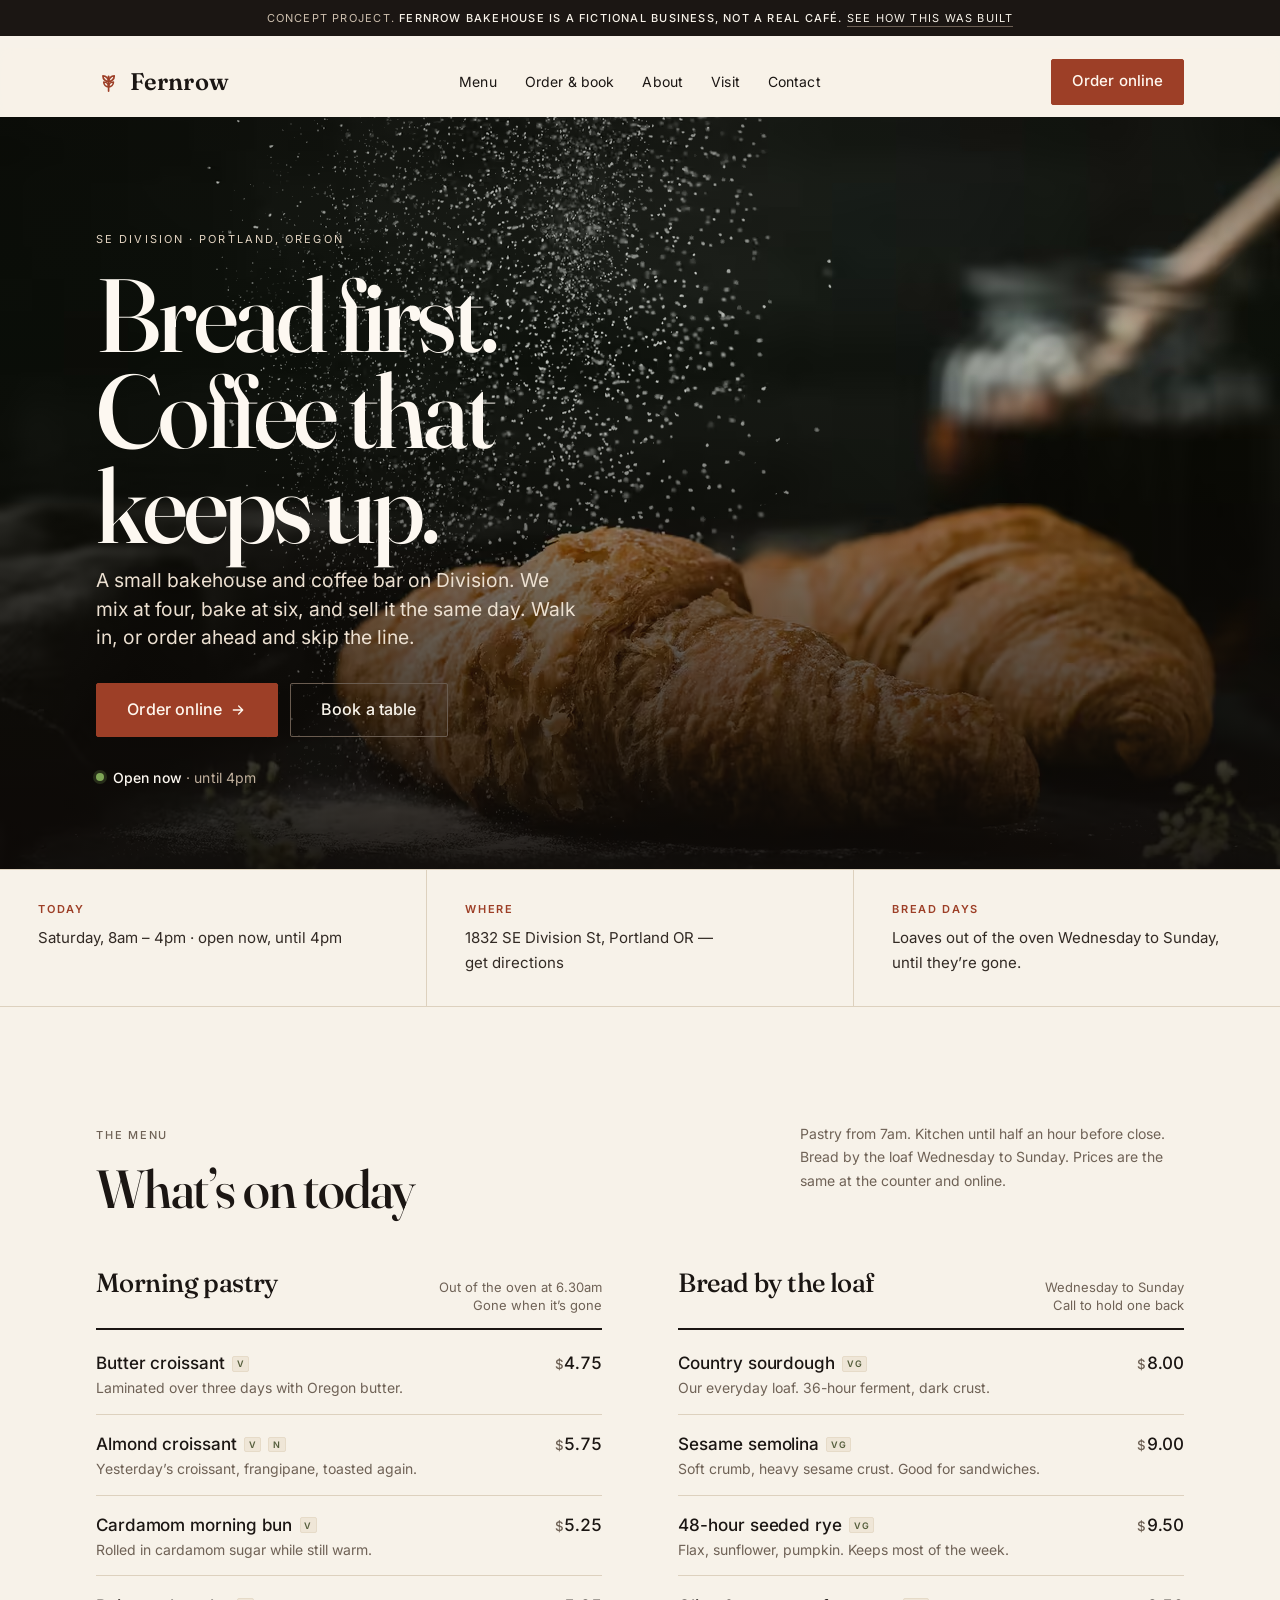
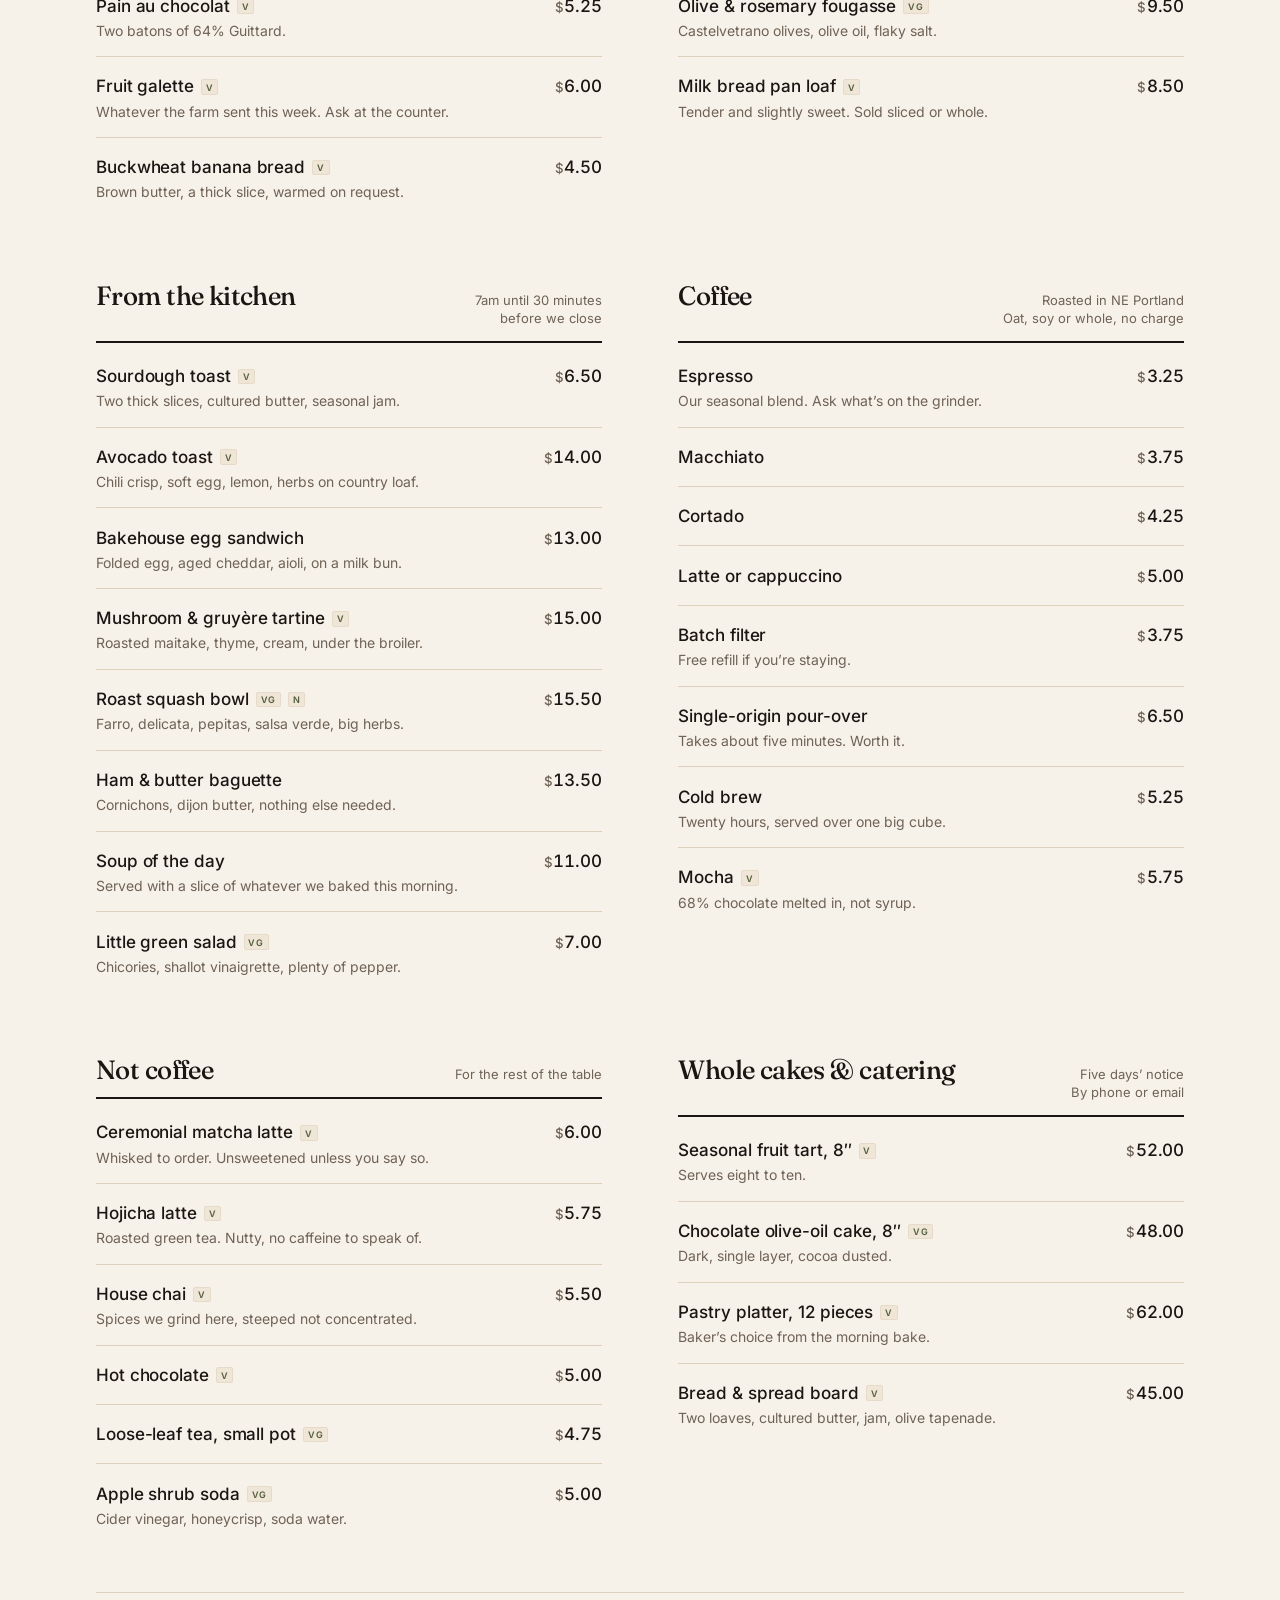
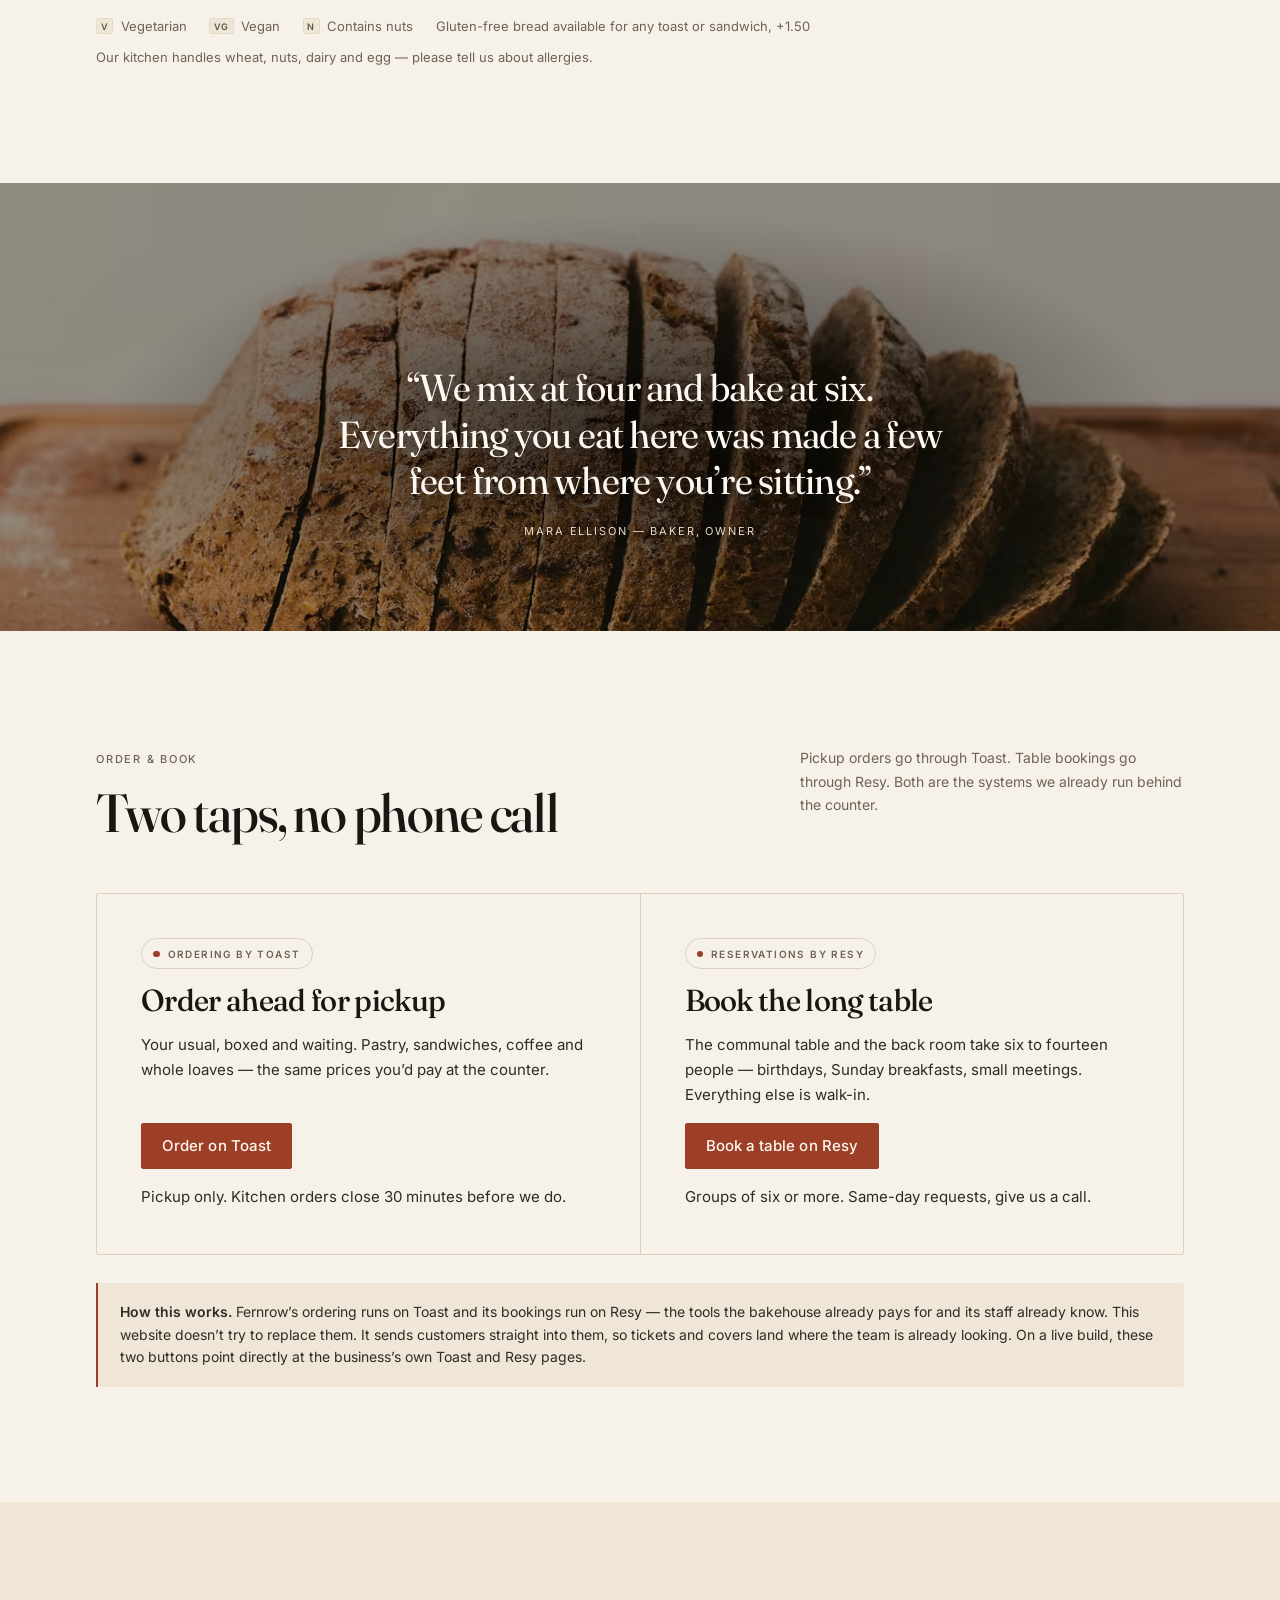
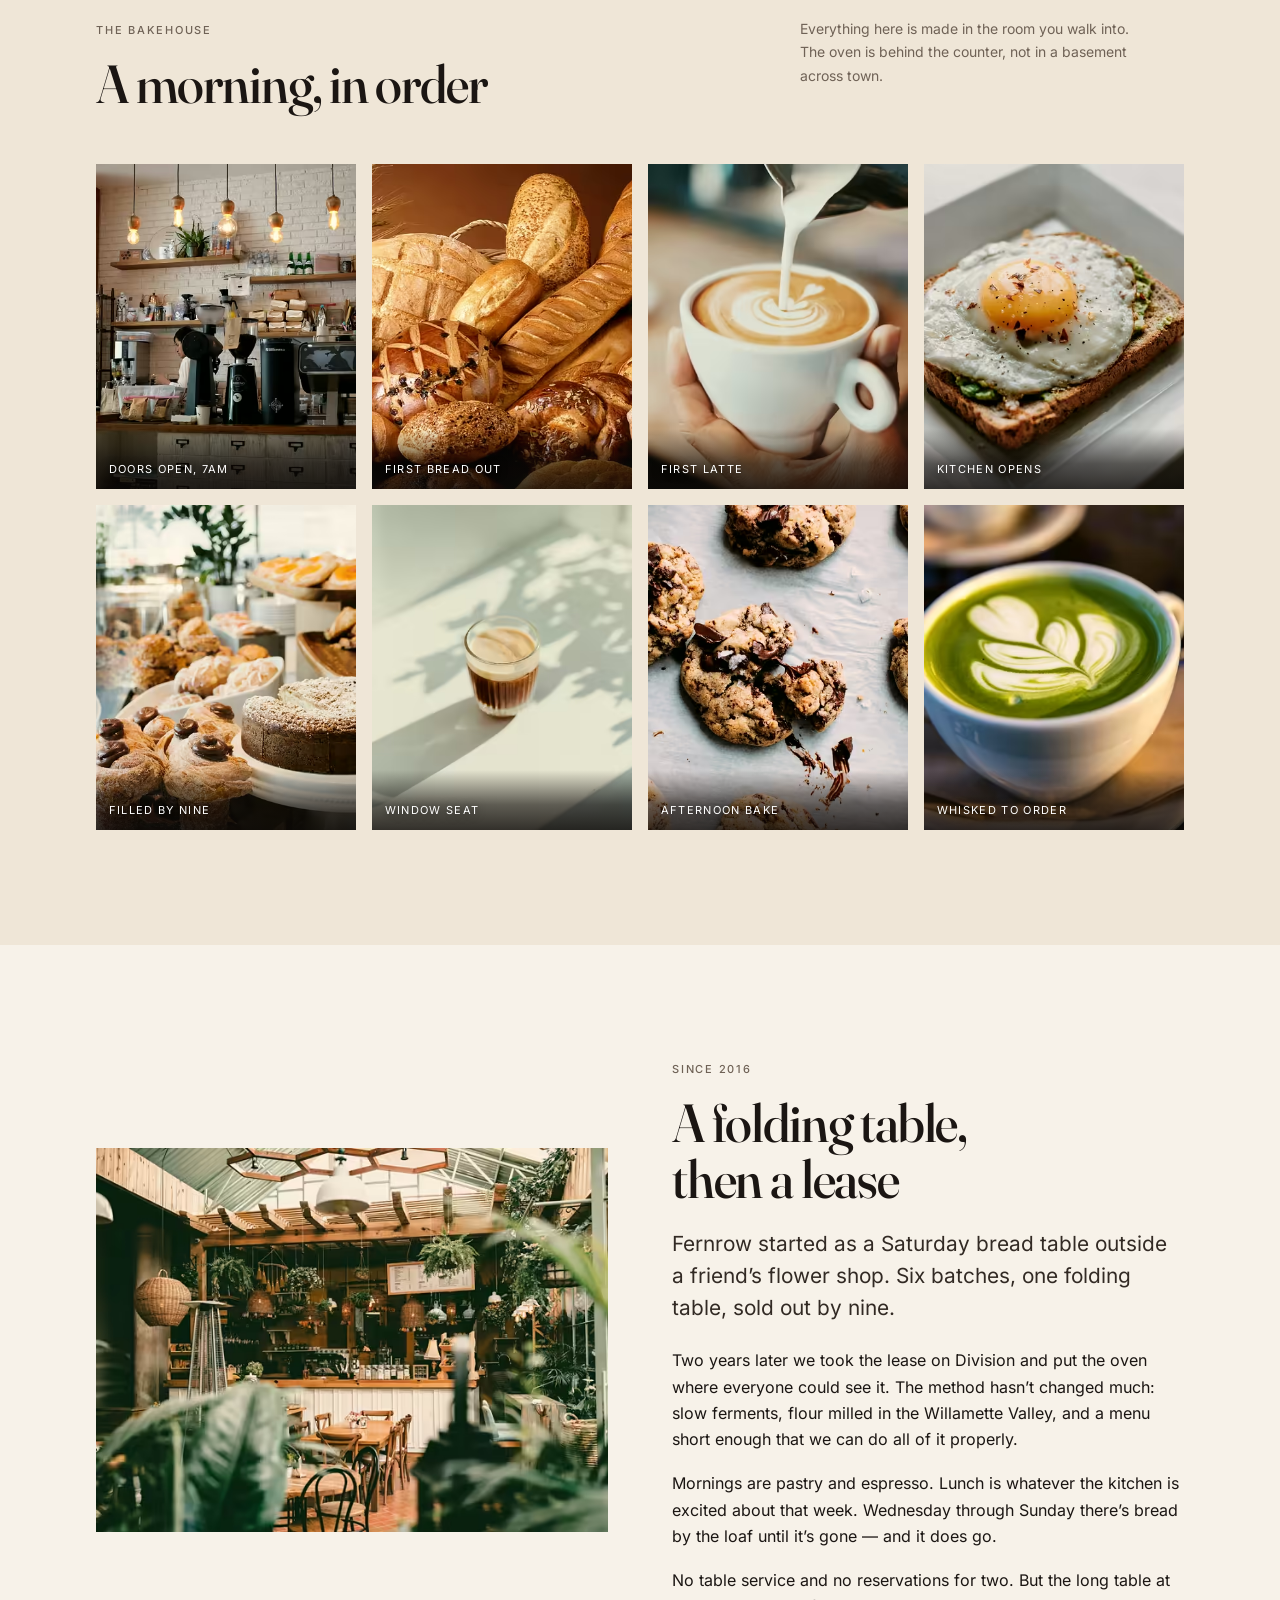
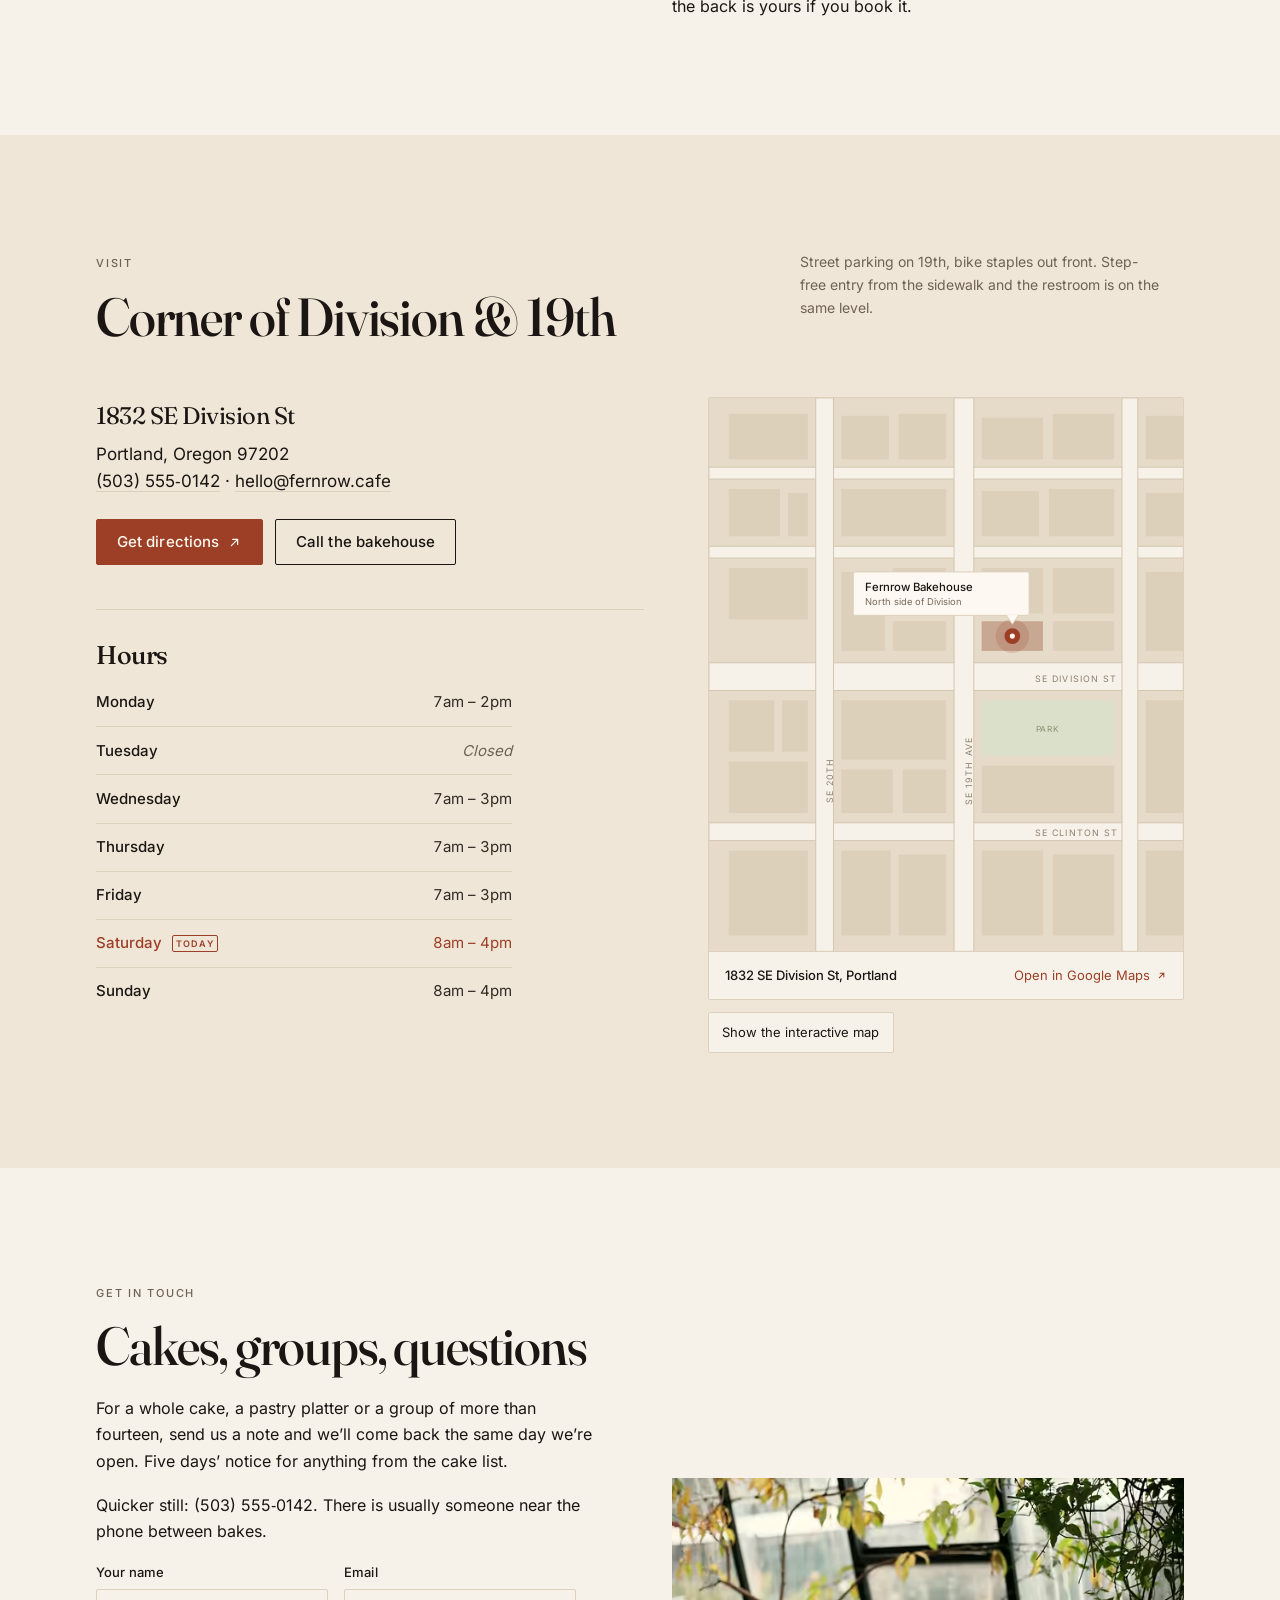
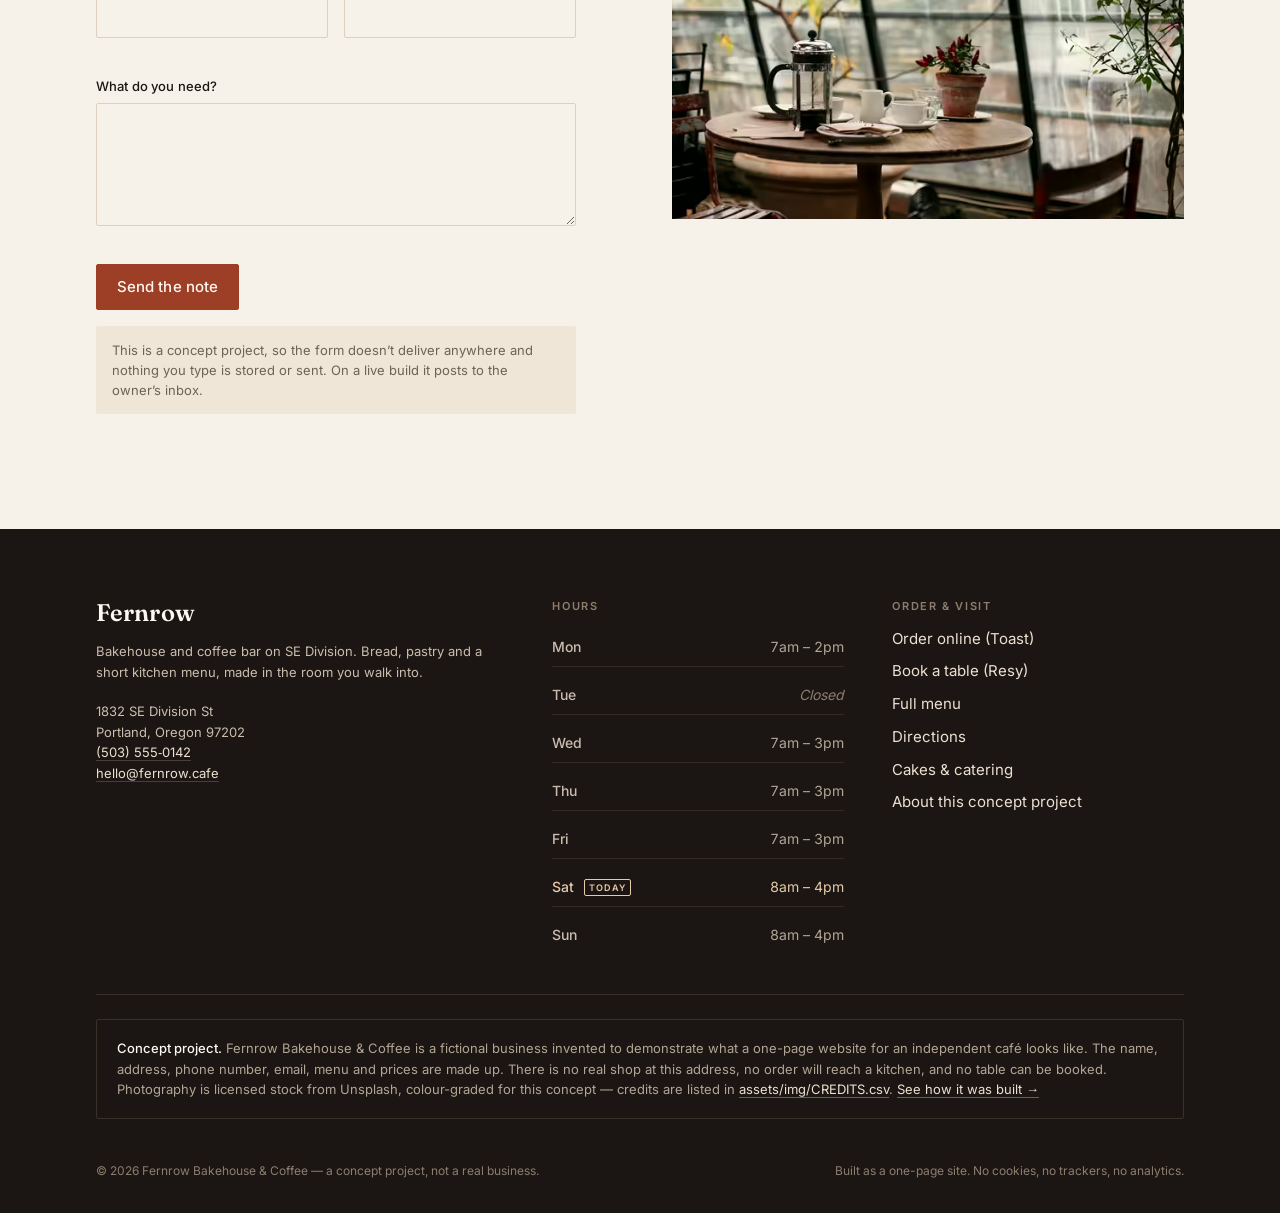
==== index.html @ 6d4717b3 "Build Fernrow cafe portfolio demo Static one-page site for a fictional independent cafe, plus handof" ====
<!doctype html>
<html lang="en" class="no-js">
<head>
<meta charset="utf-8">
<meta name="viewport" content="width=device-width, initial-scale=1">
<title>Fernrow Bakehouse &amp; Coffee — SE Division, Portland OR</title>
<meta name="description" content="A neighborhood bakehouse and coffee bar on SE Division, Portland. Long-fermented bread, morning pastry and a short lunch menu. Order ahead on Toast or book the long table on Resy.">
<meta name="theme-color" content="#f7f2e9">
<link rel="canonical" href="https://fernrow.cafe/">

<meta property="og:type" content="website">
<meta property="og:site_name" content="Fernrow Bakehouse &amp; Coffee">
<meta property="og:title" content="Fernrow Bakehouse &amp; Coffee — SE Division, Portland OR">
<meta property="og:description" content="Long-fermented bread, morning pastry and a short lunch menu on SE Division. Order ahead or book the long table.">
<meta property="og:url" content="https://fernrow.cafe/">
<meta property="og:image" content="https://fernrow.cafe/assets/img/og.jpg">
<meta property="og:image:width" content="1200">
<meta property="og:image:height" content="630">
<meta property="og:image:alt" content="Pastries and coffee on the counter at Fernrow Bakehouse.">
<meta name="twitter:card" content="summary_large_image">

<link rel="icon" href="/favicon.svg" type="image/svg+xml">
<link rel="apple-touch-icon" href="/assets/img/touch-icon.png">
<link rel="manifest" href="/site.webmanifest">

<link rel="preload" href="/assets/fonts/fraunces-latin.woff2" as="font" type="font/woff2" crossorigin>
<link rel="preload" href="/assets/fonts/inter-latin.woff2" as="font" type="font/woff2" crossorigin>
<link rel="preload" as="image" type="image/avif"
  imagesrcset="/assets/img/hero-640.avif 640w, /assets/img/hero-768.avif 768w, /assets/img/hero-1024.avif 1024w, /assets/img/hero-1280.avif 1280w, /assets/img/hero-1600.avif 1600w, /assets/img/hero-2200.avif 2200w"
  imagesizes="100vw" fetchpriority="high">
<link rel="stylesheet" href="/assets/css/site.css">
<script>document.documentElement.classList.remove('no-js');</script>
<script type="application/ld+json">
{
  "@context": "https://schema.org",
  "@type": "Bakery",
  "name": "Fernrow Bakehouse & Coffee",
  "description": "Concept project — fictional business created for demonstration. Neighborhood bakehouse and coffee bar: long-fermented bread, morning pastry and a short lunch menu.",
  "url": "https://fernrow.cafe/",
  "telephone": "+1-503-555-0142",
  "email": "hello@fernrow.cafe",
  "image": "https://fernrow.cafe/assets/img/og.jpg",
  "priceRange": "$$",
  "servesCuisine": ["Bakery", "Coffee", "Breakfast", "Lunch"],
  "currenciesAccepted": "USD",
  "acceptsReservations": "True",
  "hasMenu": "https://fernrow.cafe/#menu",
  "hasMap": "https://www.google.com/maps/search/?api=1&query=1832+SE+Division+St+Portland+OR+97202",
  "address": {
    "@type": "PostalAddress",
    "streetAddress": "1832 SE Division St",
    "addressLocality": "Portland",
    "addressRegion": "OR",
    "postalCode": "97202",
    "addressCountry": "US"
  },
  "geo": { "@type": "GeoCoordinates", "latitude": 45.5045, "longitude": -122.6432 },
  "openingHoursSpecification": [
    { "@type": "OpeningHoursSpecification", "dayOfWeek": "Monday", "opens": "07:00", "closes": "14:00" },
    { "@type": "OpeningHoursSpecification", "dayOfWeek": ["Wednesday", "Thursday", "Friday"], "opens": "07:00", "closes": "15:00" },
    { "@type": "OpeningHoursSpecification", "dayOfWeek": ["Saturday", "Sunday"], "opens": "08:00", "closes": "16:00" }
  ]
}
</script>
</head>
<body>
<a class="skip" href="#main">Skip to content</a>

<p class="ribbon">
  Concept project.
  <b>Fernrow Bakehouse is a fictional business, not a real café.</b>
  <a href="/case/">See how this was built</a>
</p>
<header class="hdr" id="hdr">
  <div class="shell hdr__in">
    <a class="wordmark" href="/" aria-label="Fernrow Bakehouse and Coffee, home">
      <svg viewBox="0 0 24 24" fill="none" stroke="currentColor" stroke-width="1.6"
        stroke-linecap="round" stroke-linejoin="round" aria-hidden="true" focusable="false">
        <path d="M12 21V7"/>
        <path d="M12 12c0-3 2.4-5.4 5.4-5.4C17.4 9.6 15 12 12 12Z"/>
        <path d="M12 17c0-2.6 2-4.6 4.6-4.6C16.6 15 14.6 17 12 17Z"/>
        <path d="M12 12C9 12 6.6 9.6 6.6 6.6 9.6 6.6 12 9 12 12Z"/>
        <path d="M12 17c-2.6 0-4.6-2-4.6-4.6C10 12.4 12 14.4 12 17Z"/>
      </svg>
      Fernrow
    </a>

    <nav class="nav" aria-label="Sections">
      <a href="#menu">Menu</a>
      <a href="#order">Order &amp; book</a>
      <a href="#about">About</a>
      <a href="#visit">Visit</a>
      <a href="#contact">Contact</a>
    </nav>

    <div class="hdr__acts">
      <a class="btn btn--primary" href="/order/">Order online</a>
    </div>
  </div>
</header>

<main id="main">
<section class="hero">
  <picture>
    <source type="image/avif" sizes="100vw"
      srcset="/assets/img/hero-640.avif 640w, /assets/img/hero-768.avif 768w,
              /assets/img/hero-1024.avif 1024w, /assets/img/hero-1280.avif 1280w,
              /assets/img/hero-1600.avif 1600w, /assets/img/hero-2200.avif 2200w">
    <img class="hero__img" src="/assets/img/hero-1600.webp" width="1600" height="1066"
      sizes="100vw"
      srcset="/assets/img/hero-640.webp 640w, /assets/img/hero-768.webp 768w,
              /assets/img/hero-1024.webp 1024w, /assets/img/hero-1280.webp 1280w,
              /assets/img/hero-1600.webp 1600w, /assets/img/hero-2200.webp 2200w"
      alt="Croissants and morning pastry cooling in trays on the bakehouse counter."
      fetchpriority="high" decoding="async">
  </picture>

  <div class="shell hero__in">
    <p class="hero__kicker">SE Division &middot; Portland, Oregon</p>
    <h1 class="display">Bread first.<br>
      Coffee that<br>
      keeps up.</h1>
    <p class="hero__line">
      A small bakehouse and coffee bar on Division. We mix at four, bake at six,
      and sell it the same day. Walk in, or order ahead and skip the line.
    </p>

    <div class="btn-row btn-row--stack">
      <a class="btn btn--primary btn--lg" href="/order/">
        Order online
        <svg viewBox="0 0 24 24" fill="none" stroke="currentColor" stroke-width="2"
          stroke-linecap="round" stroke-linejoin="round" aria-hidden="true" focusable="false">
          <path d="M5 12h13M13 6l6 6-6 6"/>
        </svg>
      </a>
      <a class="btn btn--lg btn--onink" href="/reserve/">Book a table</a>
    </div>

    <p class="status" id="status" data-open="">
      <span class="status__dot" aria-hidden="true"></span>
      <span id="status-txt">Open Wednesday&ndash;Monday &middot; closed Tuesdays</span>
    </p>
  </div>
</section>
<div class="facts">
  <div class="facts__i">
    <p class="facts__lbl">Today</p>
    <p id="fact-today">Wed&ndash;Fri 7am&ndash;3pm &middot; Sat&ndash;Sun 8am&ndash;4pm</p>
  </div>
  <div class="facts__i">
    <p class="facts__lbl">Where</p>
    <p>1832 SE Division St, Portland OR &mdash;
      <a href="https://www.google.com/maps/dir/?api=1&amp;destination=1832+SE+Division+St+Portland+OR+97202"
        target="_blank" rel="noopener">get directions</a>
    </p>
  </div>
  <div class="facts__i">
    <p class="facts__lbl">Bread days</p>
    <p>Loaves out of the oven Wednesday to Sunday, until they&rsquo;re gone.</p>
  </div>
</div>
<section class="section" id="menu">
  <div class="shell">
    <div class="sec-head rise">
      <div>
        <p class="eyebrow">The menu</p>
        <h2 class="h-sec">What&rsquo;s on today</h2>
      </div>
      <p class="sec-head__note">
        Pastry from 7am. Kitchen until half an hour before close. Bread by the loaf
        Wednesday to Sunday. Prices are the same at the counter and online.
      </p>
    </div>

    <div class="menu">
      <section class="menu__grp rise">
        <div class="menu__hd">
          <h3>Morning pastry</h3>
          <p>Out of the oven at 6.30am<br>
          Gone when it&rsquo;s gone</p>
        </div>
        <ul class="menu__list">
          <li class="item">
            <div class="item__main">
              <p class="item__name">Butter croissant <abbr class="tag" title="Vegetarian">V</abbr></p>
              <p class="item__desc">Laminated over three days with Oregon butter.</p>
            </div>
            <span class="item__price">4.75</span>
          </li>
          <li class="item">
            <div class="item__main">
              <p class="item__name">Almond croissant
                <abbr class="tag" title="Vegetarian">V</abbr>
                <abbr class="tag" title="Contains nuts">N</abbr></p>
              <p class="item__desc">Yesterday&rsquo;s croissant, frangipane, toasted again.</p>
            </div>
            <span class="item__price">5.75</span>
          </li>
          <li class="item">
            <div class="item__main">
              <p class="item__name">Cardamom morning bun <abbr class="tag" title="Vegetarian">V</abbr></p>
              <p class="item__desc">Rolled in cardamom sugar while still warm.</p>
            </div>
            <span class="item__price">5.25</span>
          </li>
          <li class="item">
            <div class="item__main">
              <p class="item__name">Pain au chocolat <abbr class="tag" title="Vegetarian">V</abbr></p>
              <p class="item__desc">Two batons of 64% Guittard.</p>
            </div>
            <span class="item__price">5.25</span>
          </li>
          <li class="item">
            <div class="item__main">
              <p class="item__name">Fruit galette <abbr class="tag" title="Vegetarian">V</abbr></p>
              <p class="item__desc">Whatever the farm sent this week. Ask at the counter.</p>
            </div>
            <span class="item__price">6.00</span>
          </li>
          <li class="item">
            <div class="item__main">
              <p class="item__name">Buckwheat banana bread <abbr class="tag" title="Vegetarian">V</abbr></p>
              <p class="item__desc">Brown butter, a thick slice, warmed on request.</p>
            </div>
            <span class="item__price">4.50</span>
          </li>
        </ul>
      </section>

      <section class="menu__grp rise rise-d1">
        <div class="menu__hd">
          <h3>Bread by the loaf</h3>
          <p>Wednesday to Sunday<br>
          Call to hold one back</p>
        </div>
        <ul class="menu__list">
          <li class="item">
            <div class="item__main">
              <p class="item__name">Country sourdough <abbr class="tag" title="Vegan">VG</abbr></p>
              <p class="item__desc">Our everyday loaf. 36-hour ferment, dark crust.</p>
            </div>
            <span class="item__price">8.00</span>
          </li>
          <li class="item">
            <div class="item__main">
              <p class="item__name">Sesame semolina <abbr class="tag" title="Vegan">VG</abbr></p>
              <p class="item__desc">Soft crumb, heavy sesame crust. Good for sandwiches.</p>
            </div>
            <span class="item__price">9.00</span>
          </li>
          <li class="item">
            <div class="item__main">
              <p class="item__name">48-hour seeded rye <abbr class="tag" title="Vegan">VG</abbr></p>
              <p class="item__desc">Flax, sunflower, pumpkin. Keeps most of the week.</p>
            </div>
            <span class="item__price">9.50</span>
          </li>
          <li class="item">
            <div class="item__main">
              <p class="item__name">Olive &amp; rosemary fougasse <abbr class="tag" title="Vegan">VG</abbr></p>
              <p class="item__desc">Castelvetrano olives, olive oil, flaky salt.</p>
            </div>
            <span class="item__price">9.50</span>
          </li>
          <li class="item">
            <div class="item__main">
              <p class="item__name">Milk bread pan loaf <abbr class="tag" title="Vegetarian">V</abbr></p>
              <p class="item__desc">Tender and slightly sweet. Sold sliced or whole.</p>
            </div>
            <span class="item__price">8.50</span>
          </li>
        </ul>
      </section>

      <section class="menu__grp rise">
        <div class="menu__hd">
          <h3>From the kitchen</h3>
          <p>7am until 30 minutes<br>
          before we close</p>
        </div>
        <ul class="menu__list">
          <li class="item">
            <div class="item__main">
              <p class="item__name">Sourdough toast <abbr class="tag" title="Vegetarian">V</abbr></p>
              <p class="item__desc">Two thick slices, cultured butter, seasonal jam.</p>
            </div>
            <span class="item__price">6.50</span>
          </li>
          <li class="item">
            <div class="item__main">
              <p class="item__name">Avocado toast <abbr class="tag" title="Vegetarian">V</abbr></p>
              <p class="item__desc">Chili crisp, soft egg, lemon, herbs on country loaf.</p>
            </div>
            <span class="item__price">14.00</span>
          </li>
          <li class="item">
            <div class="item__main">
              <p class="item__name">Bakehouse egg sandwich</p>
              <p class="item__desc">Folded egg, aged cheddar, aioli, on a milk bun.</p>
            </div>
            <span class="item__price">13.00</span>
          </li>
          <li class="item">
            <div class="item__main">
              <p class="item__name">Mushroom &amp; gruyère tartine <abbr class="tag" title="Vegetarian">V</abbr></p>
              <p class="item__desc">Roasted maitake, thyme, cream, under the broiler.</p>
            </div>
            <span class="item__price">15.00</span>
          </li>
          <li class="item">
            <div class="item__main">
              <p class="item__name">Roast squash bowl
                <abbr class="tag" title="Vegan">VG</abbr>
                <abbr class="tag" title="Contains nuts">N</abbr></p>
              <p class="item__desc">Farro, delicata, pepitas, salsa verde, big herbs.</p>
            </div>
            <span class="item__price">15.50</span>
          </li>
          <li class="item">
            <div class="item__main">
              <p class="item__name">Ham &amp; butter baguette</p>
              <p class="item__desc">Cornichons, dijon butter, nothing else needed.</p>
            </div>
            <span class="item__price">13.50</span>
          </li>
          <li class="item">
            <div class="item__main">
              <p class="item__name">Soup of the day</p>
              <p class="item__desc">Served with a slice of whatever we baked this morning.</p>
            </div>
            <span class="item__price">11.00</span>
          </li>
          <li class="item">
            <div class="item__main">
              <p class="item__name">Little green salad <abbr class="tag" title="Vegan">VG</abbr></p>
              <p class="item__desc">Chicories, shallot vinaigrette, plenty of pepper.</p>
            </div>
            <span class="item__price">7.00</span>
          </li>
        </ul>
      </section>
      <section class="menu__grp rise rise-d1">
        <div class="menu__hd">
          <h3>Coffee</h3>
          <p>Roasted in NE Portland<br>
          Oat, soy or whole, no charge</p>
        </div>
        <ul class="menu__list">
          <li class="item">
            <div class="item__main">
              <p class="item__name">Espresso</p>
              <p class="item__desc">Our seasonal blend. Ask what&rsquo;s on the grinder.</p>
            </div>
            <span class="item__price">3.25</span>
          </li>
          <li class="item">
            <div class="item__main">
              <p class="item__name">Macchiato</p>
            </div>
            <span class="item__price">3.75</span>
          </li>
          <li class="item">
            <div class="item__main">
              <p class="item__name">Cortado</p>
            </div>
            <span class="item__price">4.25</span>
          </li>
          <li class="item">
            <div class="item__main">
              <p class="item__name">Latte or cappuccino</p>
            </div>
            <span class="item__price">5.00</span>
          </li>
          <li class="item">
            <div class="item__main">
              <p class="item__name">Batch filter</p>
              <p class="item__desc">Free refill if you&rsquo;re staying.</p>
            </div>
            <span class="item__price">3.75</span>
          </li>
          <li class="item">
            <div class="item__main">
              <p class="item__name">Single-origin pour-over</p>
              <p class="item__desc">Takes about five minutes. Worth it.</p>
            </div>
            <span class="item__price">6.50</span>
          </li>
          <li class="item">
            <div class="item__main">
              <p class="item__name">Cold brew</p>
              <p class="item__desc">Twenty hours, served over one big cube.</p>
            </div>
            <span class="item__price">5.25</span>
          </li>
          <li class="item">
            <div class="item__main">
              <p class="item__name">Mocha <abbr class="tag" title="Vegetarian">V</abbr></p>
              <p class="item__desc">68% chocolate melted in, not syrup.</p>
            </div>
            <span class="item__price">5.75</span>
          </li>
        </ul>
      </section>

      <section class="menu__grp rise">
        <div class="menu__hd">
          <h3>Not coffee</h3>
          <p>For the rest of the table</p>
        </div>
        <ul class="menu__list">
          <li class="item">
            <div class="item__main">
              <p class="item__name">Ceremonial matcha latte <abbr class="tag" title="Vegetarian">V</abbr></p>
              <p class="item__desc">Whisked to order. Unsweetened unless you say so.</p>
            </div>
            <span class="item__price">6.00</span>
          </li>
          <li class="item">
            <div class="item__main">
              <p class="item__name">Hojicha latte <abbr class="tag" title="Vegetarian">V</abbr></p>
              <p class="item__desc">Roasted green tea. Nutty, no caffeine to speak of.</p>
            </div>
            <span class="item__price">5.75</span>
          </li>
          <li class="item">
            <div class="item__main">
              <p class="item__name">House chai <abbr class="tag" title="Vegetarian">V</abbr></p>
              <p class="item__desc">Spices we grind here, steeped not concentrated.</p>
            </div>
            <span class="item__price">5.50</span>
          </li>
          <li class="item">
            <div class="item__main">
              <p class="item__name">Hot chocolate <abbr class="tag" title="Vegetarian">V</abbr></p>
            </div>
            <span class="item__price">5.00</span>
          </li>
          <li class="item">
            <div class="item__main">
              <p class="item__name">Loose-leaf tea, small pot <abbr class="tag" title="Vegan">VG</abbr></p>
            </div>
            <span class="item__price">4.75</span>
          </li>
          <li class="item">
            <div class="item__main">
              <p class="item__name">Apple shrub soda <abbr class="tag" title="Vegan">VG</abbr></p>
              <p class="item__desc">Cider vinegar, honeycrisp, soda water.</p>
            </div>
            <span class="item__price">5.00</span>
          </li>
        </ul>
      </section>

      <section class="menu__grp rise rise-d1">
        <div class="menu__hd">
          <h3>Whole cakes &amp; catering</h3>
          <p>Five days&rsquo; notice<br>
          By phone or email</p>
        </div>
        <ul class="menu__list">
          <li class="item">
            <div class="item__main">
              <p class="item__name">Seasonal fruit tart, 8&Prime; <abbr class="tag" title="Vegetarian">V</abbr></p>
              <p class="item__desc">Serves eight to ten.</p>
            </div>
            <span class="item__price">52.00</span>
          </li>
          <li class="item">
            <div class="item__main">
              <p class="item__name">Chocolate olive-oil cake, 8&Prime; <abbr class="tag" title="Vegan">VG</abbr></p>
              <p class="item__desc">Dark, single layer, cocoa dusted.</p>
            </div>
            <span class="item__price">48.00</span>
          </li>
          <li class="item">
            <div class="item__main">
              <p class="item__name">Pastry platter, 12 pieces <abbr class="tag" title="Vegetarian">V</abbr></p>
              <p class="item__desc">Baker&rsquo;s choice from the morning bake.</p>
            </div>
            <span class="item__price">62.00</span>
          </li>
          <li class="item">
            <div class="item__main">
              <p class="item__name">Bread &amp; spread board <abbr class="tag" title="Vegetarian">V</abbr></p>
              <p class="item__desc">Two loaves, cultured butter, jam, olive tapenade.</p>
            </div>
            <span class="item__price">45.00</span>
          </li>
        </ul>
      </section>
    </div>

    <p class="menu__key">
      <span><abbr class="tag" title="Vegetarian">V</abbr> Vegetarian</span>
      <span><abbr class="tag" title="Vegan">VG</abbr> Vegan</span>
      <span><abbr class="tag" title="Contains nuts">N</abbr> Contains nuts</span>
      <span>Gluten-free bread available for any toast or sandwich, +1.50</span>
      <span>Our kitchen handles wheat, nuts, dairy and egg &mdash; please tell us about allergies.</span>
    </p>
  </div>
</section>
<section class="break" aria-label="From the baker">
  <picture>
    <source type="image/avif" sizes="100vw"
      srcset="/assets/img/loaf-800.avif 800w, /assets/img/loaf-1400.avif 1400w,
              /assets/img/loaf-2000.avif 2000w">
    <img class="break__img" src="/assets/img/loaf-1400.webp" width="1400" height="600"
      sizes="100vw"
      srcset="/assets/img/loaf-800.webp 800w, /assets/img/loaf-1400.webp 1400w,
              /assets/img/loaf-2000.webp 2000w"
      alt="A scored sourdough loaf with a dark blistered crust, cooling on a rack."
      loading="lazy" decoding="async">
  </picture>
  <blockquote class="break__q shell">
    &ldquo;We mix at four and bake at six. Everything you eat here was made a few
    feet from where you&rsquo;re sitting.&rdquo;
    <cite>Mara Ellison &mdash; baker, owner</cite>
  </blockquote>
</section>

<section class="section" id="order">
  <div class="shell">
    <div class="sec-head rise">
      <div>
        <p class="eyebrow">Order &amp; book</p>
        <h2 class="h-sec">Two taps, no phone call</h2>
      </div>
      <p class="sec-head__note">
        Pickup orders go through Toast. Table bookings go through Resy.
        Both are the systems we already run behind the counter.
      </p>
    </div>

    <div class="panels rise">
      <div class="panel">
        <span class="panel__via"><i aria-hidden="true"></i> Ordering by Toast</span>
        <h3>Order ahead for pickup</h3>
        <p>
          Your usual, boxed and waiting. Pastry, sandwiches, coffee and whole
          loaves &mdash; the same prices you&rsquo;d pay at the counter.
        </p>
        <a class="btn btn--primary" href="/order/">Order on Toast</a>
        <p class="panel__fine">Pickup only. Kitchen orders close 30 minutes before we do.</p>
      </div>
      <div class="panel">
        <span class="panel__via"><i aria-hidden="true"></i> Reservations by Resy</span>
        <h3>Book the long table</h3>
        <p>
          The communal table and the back room take six to fourteen people &mdash;
          birthdays, Sunday breakfasts, small meetings. Everything else is walk-in.
        </p>
        <a class="btn btn--primary" href="/reserve/">Book a table on Resy</a>
        <p class="panel__fine">Groups of six or more. Same-day requests, give us a call.</p>
      </div>
    </div>

    <p class="mech rise">
      <b>How this works.</b> Fernrow&rsquo;s ordering runs on Toast and its bookings run on
      Resy &mdash; the tools the bakehouse already pays for and its staff already know. This
      website doesn&rsquo;t try to replace them. It sends customers straight into them, so
      tickets and covers land where the team is already looking. On a live build, these two
      buttons point directly at the business&rsquo;s own Toast and Resy pages.
    </p>
  </div>
</section>

<section class="section section--paper2" id="gallery">
  <div class="shell">
    <div class="sec-head rise">
      <div>
        <p class="eyebrow">The bakehouse</p>
        <h2 class="h-sec">A morning, in order</h2>
      </div>
      <p class="sec-head__note">
        Everything here is made in the room you walk into. The oven is behind
        the counter, not in a basement across town.
      </p>
    </div>
  </div>
  <div class="shell">
    <div class="gallery rise">
      <figure>
        <picture>
          <source type="image/avif" sizes="(min-width: 46rem) 18rem, 46vw"
            srcset="/assets/img/g-counter-400.avif 400w, /assets/img/g-counter-700.avif 700w, /assets/img/g-counter-1000.avif 1000w">
          <img src="/assets/img/g-counter-700.webp" width="400" height="500"
            sizes="(min-width: 46rem) 18rem, 46vw"
            srcset="/assets/img/g-counter-400.webp 400w, /assets/img/g-counter-700.webp 700w, /assets/img/g-counter-1000.webp 1000w"
            alt="A barista at work behind the espresso bar, under warm pendant lights and a white brick wall."
            loading="lazy" decoding="async">
        </picture>
        <figcaption>Doors open, 7am</figcaption>
      </figure>

      <figure>
        <picture>
          <source type="image/avif" sizes="(min-width: 46rem) 18rem, 46vw"
            srcset="/assets/img/g-rolls-400.avif 400w, /assets/img/g-rolls-700.avif 700w, /assets/img/g-rolls-1000.avif 1000w">
          <img src="/assets/img/g-rolls-700.webp" width="400" height="500"
            sizes="(min-width: 46rem) 18rem, 46vw"
            srcset="/assets/img/g-rolls-400.webp 400w, /assets/img/g-rolls-700.webp 700w, /assets/img/g-rolls-1000.webp 1000w"
            alt="A basket of seeded baguettes, boules and rolls fresh from the oven."
            loading="lazy" decoding="async">
        </picture>
        <figcaption>First bread out</figcaption>
      </figure>

      <figure>
        <picture>
          <source type="image/avif" sizes="(min-width: 46rem) 18rem, 46vw"
            srcset="/assets/img/g-latte-400.avif 400w, /assets/img/g-latte-700.avif 700w, /assets/img/g-latte-1000.avif 1000w">
          <img src="/assets/img/g-latte-700.webp" width="400" height="500"
            sizes="(min-width: 46rem) 18rem, 46vw"
            srcset="/assets/img/g-latte-400.webp 400w, /assets/img/g-latte-700.webp 700w, /assets/img/g-latte-1000.webp 1000w"
            alt="Steamed milk poured into a held cup, a rosetta forming on the surface."
            loading="lazy" decoding="async">
        </picture>
        <figcaption>First latte</figcaption>
      </figure>
      <figure>
        <picture>
          <source type="image/avif" sizes="(min-width: 46rem) 18rem, 46vw"
            srcset="/assets/img/g-toast-400.avif 400w, /assets/img/g-toast-700.avif 700w, /assets/img/g-toast-1000.avif 1000w">
          <img src="/assets/img/g-toast-700.webp" width="400" height="500"
            sizes="(min-width: 46rem) 18rem, 46vw"
            srcset="/assets/img/g-toast-400.webp 400w, /assets/img/g-toast-700.webp 700w, /assets/img/g-toast-1000.webp 1000w"
            alt="Avocado toast on seeded bread topped with a fried egg, chili flakes and cracked pepper."
            loading="lazy" decoding="async">
        </picture>
        <figcaption>Kitchen opens</figcaption>
      </figure>

      <figure>
        <picture>
          <source type="image/avif" sizes="(min-width: 46rem) 18rem, 46vw"
            srcset="/assets/img/g-case-400.avif 400w, /assets/img/g-case-700.avif 700w, /assets/img/g-case-1000.avif 1000w">
          <img src="/assets/img/g-case-700.webp" width="400" height="500"
            sizes="(min-width: 46rem) 18rem, 46vw"
            srcset="/assets/img/g-case-400.webp 400w, /assets/img/g-case-700.webp 700w, /assets/img/g-case-1000.webp 1000w"
            alt="The pastry case filled with trays of buns and tarts beside a whole seeded cake on a stand."
            loading="lazy" decoding="async">
        </picture>
        <figcaption>Filled by nine</figcaption>
      </figure>

      <figure>
        <picture>
          <source type="image/avif" sizes="(min-width: 46rem) 18rem, 46vw"
            srcset="/assets/img/g-espresso-400.avif 400w, /assets/img/g-espresso-700.avif 700w, /assets/img/g-espresso-1000.avif 1000w">
          <img src="/assets/img/g-espresso-700.webp" width="400" height="500"
            sizes="(min-width: 46rem) 18rem, 46vw"
            srcset="/assets/img/g-espresso-400.webp 400w, /assets/img/g-espresso-700.webp 700w, /assets/img/g-espresso-1000.webp 1000w"
            alt="A small glass of cortado on a pale table, crossed by leaf shadows."
            loading="lazy" decoding="async">
        </picture>
        <figcaption>Window seat</figcaption>
      </figure>
      <figure>
        <picture>
          <source type="image/avif" sizes="(min-width: 46rem) 18rem, 46vw"
            srcset="/assets/img/g-cookies-400.avif 400w, /assets/img/g-cookies-700.avif 700w, /assets/img/g-cookies-1000.avif 1000w">
          <img src="/assets/img/g-cookies-700.webp" width="400" height="500"
            sizes="(min-width: 46rem) 18rem, 46vw"
            srcset="/assets/img/g-cookies-400.webp 400w, /assets/img/g-cookies-700.webp 700w, /assets/img/g-cookies-1000.webp 1000w"
            alt="Chocolate chunk cookies cooling on parchment, edges cracked and crumbs scattered."
            loading="lazy" decoding="async">
        </picture>
        <figcaption>Afternoon bake</figcaption>
      </figure>

      <figure>
        <picture>
          <source type="image/avif" sizes="(min-width: 46rem) 18rem, 46vw"
            srcset="/assets/img/g-matcha-400.avif 400w, /assets/img/g-matcha-700.avif 700w, /assets/img/g-matcha-1000.avif 1000w">
          <img src="/assets/img/g-matcha-700.webp" width="400" height="500"
            sizes="(min-width: 46rem) 18rem, 46vw"
            srcset="/assets/img/g-matcha-400.webp 400w, /assets/img/g-matcha-700.webp 700w, /assets/img/g-matcha-1000.webp 1000w"
            alt="A bowl cup of bright green matcha latte with a leaf poured into the foam."
            loading="lazy" decoding="async">
        </picture>
        <figcaption>Whisked to order</figcaption>
      </figure>
    </div>
  </div>
</section>
<section class="section" id="about">
  <div class="shell">
    <div class="split rise">
      <div class="split__media">
        <picture>
          <source type="image/avif" sizes="(min-width: 54rem) 34rem, 92vw"
            srcset="/assets/img/room-600.avif 600w, /assets/img/room-1000.avif 1000w,
                    /assets/img/room-1400.avif 1400w">
          <img src="/assets/img/room-1000.webp" width="1000" height="750"
            sizes="(min-width: 54rem) 34rem, 92vw"
            srcset="/assets/img/room-600.webp 600w, /assets/img/room-1000.webp 1000w,
                    /assets/img/room-1400.webp 1400w"
            alt="The dining room at Fernrow: timber tables, plants and tall windows onto the street."
            loading="lazy" decoding="async">
        </picture>
      </div>
      <div class="split__body prose">
        <p class="eyebrow">Since 2016</p>
        <h2 class="h-sec">A folding table, then a lease</h2>
        <p class="lede">
          Fernrow started as a Saturday bread table outside a friend&rsquo;s flower shop.
          Six batches, one folding table, sold out by nine.
        </p>
        <p>
          Two years later we took the lease on Division and put the oven where
          everyone could see it. The method hasn&rsquo;t changed much: slow ferments,
          flour milled in the Willamette Valley, and a menu short enough that we
          can do all of it properly.
        </p>
        <p>
          Mornings are pastry and espresso. Lunch is whatever the kitchen is excited
          about that week. Wednesday through Sunday there&rsquo;s bread by the loaf
          until it&rsquo;s gone &mdash; and it does go.
        </p>
        <p>
          No table service and no reservations for two. But the long table at the
          back is yours if you book it.
        </p>
      </div>
    </div>
  </div>
</section>
<section class="section section--paper2" id="visit">
  <div class="shell">
    <div class="sec-head rise">
      <div>
        <p class="eyebrow">Visit</p>
        <h2 class="h-sec">Corner of Division &amp; 19th</h2>
      </div>
      <p class="sec-head__note">
        Street parking on 19th, bike staples out front. Step-free entry from the
        sidewalk and the restroom is on the same level.
      </p>
    </div>

    <div class="split split--wide-l split--top rise">
      <div>
        <address class="addr">
          <span class="addr__st">1832 SE Division St</span>
          Portland, Oregon 97202<br>
          <a href="tel:+15035550142">(503) 555&#8209;0142</a> &middot;
          <a href="mailto:hello@fernrow.cafe">hello@fernrow.cafe</a>
        </address>

        <div class="btn-row btn-row--stack">
          <a class="btn btn--primary" href="https://www.google.com/maps/dir/?api=1&amp;destination=1832+SE+Division+St+Portland+OR+97202"
            target="_blank" rel="noopener">
            Get directions
            <svg viewBox="0 0 24 24" fill="none" stroke="currentColor" stroke-width="2"
              stroke-linecap="round" stroke-linejoin="round" aria-hidden="true" focusable="false">
              <path d="M7 17 17 7M17 7H9M17 7v8"/>
            </svg>
          </a>
          <a class="btn" href="tel:+15035550142">Call the bakehouse</a>
        </div>

        <div class="visit__hrs">
          <h3 class="h-sub">Hours</h3>
          <ul class="hours" id="hours">
            <li data-day="1"><span class="hours__d">Monday</span> <span class="hours__t">7am &ndash; 2pm</span></li>
            <li data-day="2"><span class="hours__d">Tuesday</span> <span class="hours__t hours__closed">Closed</span></li>
            <li data-day="3"><span class="hours__d">Wednesday</span> <span class="hours__t">7am &ndash; 3pm</span></li>
            <li data-day="4"><span class="hours__d">Thursday</span> <span class="hours__t">7am &ndash; 3pm</span></li>
            <li data-day="5"><span class="hours__d">Friday</span> <span class="hours__t">7am &ndash; 3pm</span></li>
            <li data-day="6"><span class="hours__d">Saturday</span> <span class="hours__t">8am &ndash; 4pm</span></li>
            <li data-day="0"><span class="hours__d">Sunday</span> <span class="hours__t">8am &ndash; 4pm</span></li>
          </ul>
        </div>
      </div>
      <div>
        <a class="map" id="map"
          href="https://www.google.com/maps/search/?api=1&amp;query=1832+SE+Division+St+Portland+OR+97202"
          target="_blank" rel="noopener">
          <svg class="map__svg" viewBox="0 0 480 560" preserveAspectRatio="xMidYMid slice" role="img"
            aria-label="Locator map: Fernrow sits on the north side of SE Division Street, just east of SE 19th Avenue.">
            <rect width="480" height="560" fill="#e6dbc8"/>
            <g fill="#dcd0bb">
              <rect x="20" y="16" width="80" height="46"/>
              <rect x="134" y="18" width="48" height="44"/><rect x="192" y="16" width="48" height="46"/>
              <rect x="276" y="20" width="62" height="42"/><rect x="348" y="16" width="62" height="46"/>
              <rect x="442" y="18" width="38" height="44"/>
              <rect x="20" y="92" width="52" height="48"/><rect x="80" y="96" width="20" height="44"/>
              <rect x="134" y="92" width="106" height="48"/>
              <rect x="276" y="94" width="58" height="46"/><rect x="344" y="92" width="66" height="48"/>
              <rect x="442" y="96" width="38" height="44"/>
              <rect x="20" y="172" width="80" height="52"/>
              <rect x="134" y="176" width="44" height="80"/><rect x="186" y="172" width="54" height="46"/>
              <rect x="186" y="226" width="54" height="30"/>
              <rect x="276" y="172" width="62" height="46"/><rect x="348" y="172" width="62" height="46"/>
              <rect x="348" y="226" width="62" height="30"/>
              <rect x="442" y="176" width="38" height="80"/>
              <rect x="20" y="306" width="46" height="52"/><rect x="20" y="368" width="80" height="52"/>
              <rect x="74" y="306" width="26" height="52"/>
              <rect x="134" y="306" width="106" height="60"/><rect x="134" y="376" width="52" height="44"/>
              <rect x="196" y="376" width="44" height="44"/>
              <rect x="276" y="372" width="134" height="48"/>
              <rect x="442" y="306" width="38" height="114"/>
              <rect x="20" y="458" width="80" height="86"/>
              <rect x="134" y="458" width="50" height="86"/><rect x="192" y="462" width="48" height="82"/>
              <rect x="276" y="458" width="62" height="86"/><rect x="348" y="462" width="62" height="82"/>
              <rect x="442" y="458" width="38" height="86"/>
            </g>
            <rect x="276" y="306" width="134" height="56" fill="#dbe0cb"/>
            <text x="343" y="338" fill="#8a9472" font-family="Inter, sans-serif" font-size="8.5"
              letter-spacing="0.9" text-anchor="middle">PARK</text>
            <g fill="#f7f2e9" stroke="#d3c6b1">
              <rect x="0" y="268" width="480" height="28"/>
              <rect x="0" y="430" width="480" height="18"/>
              <rect x="0" y="70" width="480" height="12"/>
              <rect x="0" y="150" width="480" height="12"/>
              <rect x="108" y="0" width="18" height="560"/>
              <rect x="248" y="0" width="20" height="560"/>
              <rect x="418" y="0" width="16" height="560"/>
            </g>
            <rect x="276" y="226" width="62" height="30" fill="#c8a893"/>
            <g fill="#8d7f70" font-family="Inter, sans-serif" font-size="9" letter-spacing="1.1">
              <text x="330" y="287">SE DIVISION ST</text>
              <text x="330" y="443">SE CLINTON ST</text>
              <text x="126" y="410" transform="rotate(-90 126 410)">SE 20TH</text>
              <text x="266" y="412" transform="rotate(-90 266 412)">SE 19TH AVE</text>
            </g>
            <circle cx="307" cy="241" r="17" fill="#9d3f27" opacity="0.18"/>
            <circle cx="307" cy="241" r="8" fill="#9d3f27"/>
            <circle cx="307" cy="241" r="2.6" fill="#fff7ee"/>
            <!-- Callout lives in the SVG so it stays pinned to the marker at any
                 card size. As an HTML overlay it drifted to the far corner. -->
            <g>
              <rect x="146" y="176" width="178" height="44" rx="2"
                fill="#fdf8f1" stroke="#ddd1be"/>
              <path d="M301 220h12l-6 9Z" fill="#fdf8f1" stroke="#ddd1be"/>
              <path d="M302 220h10" stroke="#fdf8f1" stroke-width="1.6"/>
              <text x="158" y="195" font-family="Inter, sans-serif" font-size="11.5"
                font-weight="500" fill="#1b1613">Fernrow Bakehouse</text>
              <text x="158" y="210" font-family="Inter, sans-serif" font-size="9.5"
                fill="#776a5d">North side of Division</text>
            </g>
          </svg>
          <span class="map__bar">
            <b>1832 SE Division St, Portland</b>
            <span class="map__open">Open in Google Maps
              <svg viewBox="0 0 24 24" fill="none" stroke="currentColor" stroke-width="2.2"
                stroke-linecap="round" stroke-linejoin="round" aria-hidden="true" focusable="false">
                <path d="M7 17 17 7M17 7H9M17 7v8"/>
              </svg>
            </span>
          </span>
        </a>
        <button class="map__more" type="button" id="map-more">Show the interactive map</button>
      </div>
    </div>
  </div>
</section>
<section class="section" id="contact">
  <div class="shell">
    <div class="split rise">
      <div class="split__body prose">
        <p class="eyebrow">Get in touch</p>
        <h2 class="h-sec">Cakes, groups, questions</h2>
        <p>
          For a whole cake, a pastry platter or a group of more than fourteen,
          send us a note and we&rsquo;ll come back the same day we&rsquo;re open.
          Five days&rsquo; notice for anything from the cake list.
        </p>
        <p>
          Quicker still: <a href="tel:+15035550142">(503) 555&#8209;0142</a>.
          There is usually someone near the phone between bakes.
        </p>

        <form class="form" id="contact-form" novalidate>
          <div class="form__2">
            <div class="field">
              <label for="cf-name">Your name</label>
              <input id="cf-name" name="name" type="text" autocomplete="name" required>
              <p class="field__err" data-for="cf-name"></p>
            </div>
            <div class="field">
              <label for="cf-email">Email</label>
              <input id="cf-email" name="email" type="email" autocomplete="email" required>
              <p class="field__err" data-for="cf-email"></p>
            </div>
          </div>
          <div class="field">
            <label for="cf-msg">What do you need?</label>
            <textarea id="cf-msg" name="message" rows="4" required></textarea>
            <p class="field__err" data-for="cf-msg"></p>
          </div>
          <div class="btn-row btn-row--stack">
            <button class="btn btn--primary" type="submit">Send the note</button>
          </div>
          <p class="form__ok" id="cf-ok" hidden role="status"></p>
          <p class="form__note">
            This is a concept project, so the form doesn&rsquo;t deliver anywhere and
            nothing you type is stored or sent. On a live build it posts to the
            owner&rsquo;s inbox.
          </p>
        </form>
      </div>
      <div class="split__media">
        <picture>
          <source type="image/avif" sizes="(min-width: 54rem) 34rem, 92vw"
            srcset="/assets/img/visit-600.avif 600w, /assets/img/visit-1000.avif 1000w,
                    /assets/img/visit-1400.avif 1400w">
          <img src="/assets/img/visit-1000.webp" width="1000" height="666"
            sizes="(min-width: 54rem) 34rem, 92vw"
            srcset="/assets/img/visit-600.webp 600w, /assets/img/visit-1000.webp 1000w,
                    /assets/img/visit-1400.webp 1400w"
            alt="A window table set with a french press and cups, looking onto the street."
            loading="lazy" decoding="async">
        </picture>
      </div>
    </div>
  </div>
</section>
</main>
<footer class="foot">
  <div class="shell">
    <div class="foot__grid">
      <div>
        <p class="wordmark">Fernrow</p>
        <p class="foot__note">
          Bakehouse and coffee bar on SE Division. Bread, pastry and a short
          kitchen menu, made in the room you walk into.
        </p>
        <address class="foot__note foot__addr">
          1832 SE Division St<br>
          Portland, Oregon 97202<br>
          <a href="tel:+15035550142">(503) 555&#8209;0142</a><br>
          <a href="mailto:hello@fernrow.cafe">hello@fernrow.cafe</a>
        </address>
      </div>

      <div>
        <h2 class="foot__hd">Hours</h2>
        <ul class="hours" id="hours-foot">
          <li data-day="1"><span class="hours__d">Mon</span> <span class="hours__t">7am &ndash; 2pm</span></li>
          <li data-day="2"><span class="hours__d">Tue</span> <span class="hours__t hours__closed">Closed</span></li>
          <li data-day="3"><span class="hours__d">Wed</span> <span class="hours__t">7am &ndash; 3pm</span></li>
          <li data-day="4"><span class="hours__d">Thu</span> <span class="hours__t">7am &ndash; 3pm</span></li>
          <li data-day="5"><span class="hours__d">Fri</span> <span class="hours__t">7am &ndash; 3pm</span></li>
          <li data-day="6"><span class="hours__d">Sat</span> <span class="hours__t">8am &ndash; 4pm</span></li>
          <li data-day="0"><span class="hours__d">Sun</span> <span class="hours__t">8am &ndash; 4pm</span></li>
        </ul>
      </div>

      <div>
        <h2 class="foot__hd">Order &amp; visit</h2>
        <ul>
          <li><a href="/order/">Order online (Toast)</a></li>
          <li><a href="/reserve/">Book a table (Resy)</a></li>
          <li><a href="#menu">Full menu</a></li>
          <li><a href="https://www.google.com/maps/dir/?api=1&amp;destination=1832+SE+Division+St+Portland+OR+97202"
            target="_blank" rel="noopener">Directions</a></li>
          <li><a href="#contact">Cakes &amp; catering</a></li>
          <li><a href="/case/">About this concept project</a></li>
        </ul>
      </div>
    </div>
    <p class="disclose">
      <b>Concept project.</b> Fernrow Bakehouse &amp; Coffee is a fictional business
      invented to demonstrate what a one-page website for an independent café looks
      like. The name, address, phone number, email, menu and prices are made up. There
      is no real shop at this address, no order will reach a kitchen, and no table can
      be booked. Photography is licensed stock from Unsplash, colour-graded for this
      concept &mdash; credits are listed in
      <a href="/assets/img/CREDITS.csv">assets/img/CREDITS.csv</a>.
      <a href="/case/">See how it was built &rarr;</a>
    </p>

    <div class="foot__end">
      <span>&copy; 2026 Fernrow Bakehouse &amp; Coffee &mdash; a concept project, not a real business.</span>
      <span>Built as a one-page site. No cookies, no trackers, no analytics.</span>
    </div>
  </div>
</footer>

<div class="actionbar" id="actionbar" aria-label="Quick actions">
  <a class="btn btn--primary" href="/order/">Order online</a>
  <a class="btn" href="/reserve/">Book a table</a>
</div>

<script src="/assets/js/site.js" defer></script>
</body>
</html>
---- assets/css/site.css ----
/* ==========================================================================
   Fernrow Bakehouse & Coffee — site stylesheet
   Hand-written CSS. No framework, no preprocessor, no build step.
   ========================================================================== */

/* ---- Fonts: self-hosted latin subsets, swap so text paints immediately ---- */
@font-face {
  font-family: 'Fraunces';
  src: url('../fonts/fraunces-latin.woff2') format('woff2-variations');
  font-weight: 300 700;
  font-stretch: normal;
  font-display: swap;
  unicode-range: U+0000-00FF, U+0131, U+0152-0153, U+02BB-02BC, U+02C6, U+02DA,
    U+02DC, U+0304, U+0308, U+0329, U+2000-206F, U+20AC, U+2122, U+2191, U+2193,
    U+2212, U+2215, U+FEFF, U+FFFD;
}
@font-face {
  font-family: 'Inter';
  src: url('../fonts/inter-latin.woff2') format('woff2-variations');
  font-weight: 300 700;
  font-stretch: normal;
  font-display: swap;
  unicode-range: U+0000-00FF, U+0131, U+0152-0153, U+02BB-02BC, U+02C6, U+02DA,
    U+02DC, U+0304, U+0308, U+0329, U+2000-206F, U+20AC, U+2122, U+2191, U+2193,
    U+2212, U+2215, U+FEFF, U+FFFD;
}

/* ---- Design tokens ------------------------------------------------------- */
:root {
  --ink: #1b1613;
  --ink-soft: #322a24;
  --paper: #f7f2e9;
  --paper-2: #efe6d7;
  --paper-3: #e6dbc8;
  /* Passes 4.5:1 on both paper tones. The lighter #776a5d it replaced cleared
     --paper at 4.7 but only reached 4.24 on --paper-2, so any muted caption in a
     tinted section failed contrast. One token, so it cannot drift back. */
  --muted: #6f6256;
  --rule: #ddd1be;
  --brick: #9d3f27;
  --brick-deep: #7f3120;
  --olive: #545d3b;
  --on-brick: #fff7ee;

  --serif: 'Fraunces', 'Iowan Old Style', 'Palatino Linotype', Georgia, serif;
  --sans: 'Inter', -apple-system, BlinkMacSystemFont, 'Segoe UI', Roboto,
    'Helvetica Neue', Arial, sans-serif;

  --measure: 34rem;
  --gutter: clamp(1.25rem, 4vw, 3rem);
  --shell: 74rem;
  --sec-y: clamp(4rem, 9vw, 7.5rem);
  --radius: 2px;
  --ease: cubic-bezier(0.22, 0.61, 0.36, 1);
}
/* ---- Base ---------------------------------------------------------------- */
*,
*::before,
*::after { box-sizing: border-box; }

html {
  -webkit-text-size-adjust: 100%;
  scroll-behavior: smooth;
  scroll-padding-top: 5.5rem;
  color-scheme: light;
}
@media (prefers-reduced-motion: reduce) {
  html { scroll-behavior: auto; }
}

body {
  margin: 0;
  background: var(--paper);
  color: var(--ink);
  font-family: var(--sans);
  font-size: 1rem;
  line-height: 1.65;
  font-weight: 400;
  -webkit-font-smoothing: antialiased;
  text-rendering: optimizeLegibility;
}

img,
picture,
svg { display: block; max-width: 100%; }

a { color: inherit; text-decoration: none; }

button { font: inherit; color: inherit; }

::selection { background: var(--brick); color: var(--on-brick); }

:where(a, button, input, textarea, summary):focus-visible {
  outline: 2px solid var(--brick);
  outline-offset: 3px;
  border-radius: 1px;
}

.skip {
  position: absolute;
  left: -9999px;
  top: 0;
  z-index: 100;
  background: var(--ink);
  color: var(--paper);
  padding: 0.75rem 1.25rem;
  font-size: 0.875rem;
}
.skip:focus { left: 0.5rem; top: 0.5rem; }
/* ---- Typography ---------------------------------------------------------- */
h1, h2, h3, h4 {
  font-family: var(--serif);
  font-weight: 500;
  line-height: 1.04;
  letter-spacing: -0.022em;
  margin: 0;
  text-wrap: balance;
  font-optical-sizing: auto;
}

.display {
  font-size: clamp(2.9rem, 11vw, 6.5rem);
  font-variation-settings: 'opsz' 144;
  letter-spacing: -0.036em;
  line-height: 0.92;
}

.h-sec {
  font-size: clamp(2rem, 5.2vw, 3.35rem);
  font-variation-settings: 'opsz' 96;
}

.h-sub {
  font-size: clamp(1.3rem, 2.4vw, 1.6rem);
  font-variation-settings: 'opsz' 48;
  letter-spacing: -0.015em;
}

p { margin: 0 0 1.1em; text-wrap: pretty; }
p:last-child { margin-bottom: 0; }

.lede {
  font-size: clamp(1.075rem, 1.9vw, 1.3rem);
  line-height: 1.55;
  color: var(--ink-soft);
}

.prose { max-width: var(--measure); }

.eyebrow {
  font-family: var(--sans);
  font-size: 0.6875rem;
  font-weight: 500;
  letter-spacing: 0.16em;
  text-transform: uppercase;
  color: var(--muted);
  margin: 0 0 1.1rem;
}
/* ---- Layout -------------------------------------------------------------- */
.shell {
  width: 100%;
  max-width: var(--shell);
  margin-inline: auto;
  padding-inline: var(--gutter);
}

.section { padding-block: var(--sec-y); }
.section--tight { padding-block: clamp(2.75rem, 6vw, 4.5rem); }
.section--paper2 { background: var(--paper-2); }
.section--ink { background: var(--ink); color: var(--paper); }

.rule { height: 1px; background: var(--rule); border: 0; margin: 0; }

.sec-head {
  display: flex;
  flex-wrap: wrap;
  align-items: baseline;
  justify-content: space-between;
  gap: 1rem 2rem;
  margin-bottom: clamp(2rem, 4vw, 3.25rem);
}
.sec-head__note {
  font-size: 0.875rem;
  color: var(--muted);
  max-width: 24rem;
}

/* ---- Concept-project disclosure ribbon ----------------------------------- */
.ribbon {
  background: var(--ink);
  color: #cdbfae;
  font-size: 0.6875rem;
  letter-spacing: 0.11em;
  text-transform: uppercase;
  text-align: center;
  padding: 0.6rem var(--gutter);
  line-height: 1.5;
}
/* Uppercase plus tracking runs long. On a phone the disclosure was taking four
   lines and 166px of the first screen, so tighten it rather than cut it. */
@media (max-width: 30rem) {
  .ribbon { font-size: 0.625rem; letter-spacing: 0.05em; padding-inline: 1rem; }
}
.ribbon b { color: var(--paper); font-weight: 500; }
.ribbon a {
  color: var(--paper);
  border-bottom: 1px solid #6d6055;
  padding-bottom: 1px;
  white-space: nowrap;
}
.ribbon a:hover { border-bottom-color: var(--paper); }
/* ---- Header -------------------------------------------------------------- */
.hdr {
  position: sticky;
  top: 0;
  z-index: 40;
  background: rgba(247, 242, 233, 0.88);
  backdrop-filter: saturate(150%) blur(10px);
  border-bottom: 1px solid transparent;
  transition: border-color 0.3s var(--ease), background 0.3s var(--ease);
}
.hdr.is-stuck { border-bottom-color: var(--rule); }

.hdr__in {
  display: flex;
  align-items: center;
  justify-content: space-between;
  gap: 1.5rem;
  min-height: 4.25rem;
}

.wordmark {
  font-family: var(--serif);
  font-size: 1.5rem;
  font-weight: 600;
  letter-spacing: 0.005em;
  font-variation-settings: 'opsz' 36;
  line-height: 1;
  display: inline-flex;
  align-items: center;
  gap: 0.55rem;
}
.wordmark svg { width: 1.05em; height: 1.05em; flex: none; color: var(--brick); }

.nav {
  display: none;
  gap: 1.75rem;
  font-size: 0.875rem;
  letter-spacing: 0.01em;
}
.nav a { padding-block: 0.35rem; border-bottom: 1px solid transparent; }
.nav a:hover { border-bottom-color: var(--ink); }

.hdr__acts { display: flex; align-items: center; gap: 0.6rem; }

@media (min-width: 62rem) {
  .nav { display: flex; }
}
/* ---- Buttons ------------------------------------------------------------- */
.btn {
  display: inline-flex;
  align-items: center;
  justify-content: center;
  gap: 0.5rem;
  min-height: 2.875rem;
  padding: 0.6rem 1.25rem;
  border: 1px solid var(--ink);
  border-radius: var(--radius);
  background: transparent;
  color: var(--ink);
  font-size: 0.9375rem;
  font-weight: 500;
  letter-spacing: 0.005em;
  cursor: pointer;
  text-align: center;
  transition: background 0.22s var(--ease), color 0.22s var(--ease),
    border-color 0.22s var(--ease), transform 0.22s var(--ease);
}
.btn:hover { background: var(--ink); color: var(--paper); }
.btn:active { transform: translateY(1px); }

.btn--primary {
  background: var(--brick);
  border-color: var(--brick);
  color: var(--on-brick);
}
.btn--primary:hover { background: var(--brick-deep); border-color: var(--brick-deep); color: var(--on-brick); }

.btn--lg { min-height: 3.375rem; padding: 0.8rem 1.9rem; font-size: 1rem; }

.btn--onink { border-color: #6a5c50; color: var(--paper); }
.btn--onink:hover { background: var(--paper); color: var(--ink); border-color: var(--paper); }

.btn--ghost { border-color: var(--rule); }

.btn svg { width: 1em; height: 1em; flex: none; }

.btn-row {
  display: flex;
  flex-wrap: wrap;
  gap: 0.75rem;
}
/* Wrapped buttons end up different widths, which reads as an accident rather
   than a decision. On a phone, stack the primary pairs full-width instead. */
@media (max-width: 30rem) {
  .btn-row--stack { display: grid; grid-template-columns: 1fr; gap: 0.6rem; }
}
/* ---- Hero ---------------------------------------------------------------- */
.hero {
  position: relative;
  isolation: isolate;
  min-height: min(86svh, 47rem);
  display: grid;
  align-items: end;
  background: #17120f;
  overflow: clip;
}
.hero__img {
  position: absolute;
  inset: 0;
  z-index: -2;
  width: 100%;
  height: 100%;
  object-fit: cover;
  object-position: 58% 62%;
}
.hero::after {
  content: '';
  position: absolute;
  inset: 0;
  z-index: -1;
  background:
    linear-gradient(to top, rgba(14, 10, 8, 0.9) 0%, rgba(14, 10, 8, 0.55) 38%,
      rgba(14, 10, 8, 0.15) 70%, rgba(14, 10, 8, 0.35) 100%);
}
.hero__in {
  padding-block: clamp(2.5rem, 7vw, 5rem);
  color: var(--paper);
}
.hero__kicker {
  font-size: 0.6875rem;
  letter-spacing: 0.19em;
  text-transform: uppercase;
  color: #e2d3c1;
  margin: 0 0 1.15rem;
}
.hero .display { color: #fdf8f1; margin-bottom: 0.75rem; }
.hero__line {
  max-width: 30rem;
  font-size: clamp(1.05rem, 2vw, 1.2rem);
  line-height: 1.5;
  color: #ece0d1;
  margin-bottom: 1.9rem;
}
.hero .btn-row { margin-bottom: 1.6rem; }
/* ---- Open / closed status ------------------------------------------------- */
.status {
  display: inline-flex;
  align-items: center;
  gap: 0.55rem;
  font-size: 0.875rem;
  letter-spacing: 0.01em;
}
.status__dot {
  width: 0.5rem;
  height: 0.5rem;
  border-radius: 50%;
  background: var(--muted);
  flex: none;
}
.status[data-open='yes'] .status__dot { background: #7fa657; box-shadow: 0 0 0 3px rgba(127, 166, 87, 0.22); }
.status[data-open='no'] .status__dot { background: #c2765a; box-shadow: 0 0 0 3px rgba(194, 118, 90, 0.2); }
.hero .status { color: #e6d9c8; }
.status b { font-weight: 500; color: #fdf8f1; }
.hero .status span { color: #bfae9c; }

/* ---- Facts strip --------------------------------------------------------- */
.facts {
  display: grid;
  gap: 1px;
  background: var(--rule);
  border-block: 1px solid var(--rule);
}
.facts__i { background: var(--paper); padding: 1.6rem var(--gutter); }
.facts__i .facts__lbl {
  font-family: var(--sans);
  font-size: 0.6875rem;
  font-weight: 600;
  letter-spacing: 0.15em;
  text-transform: uppercase;
  color: var(--brick);
  margin: 0 0 0.5rem;
}
.facts__i p { font-size: 0.9375rem; color: var(--ink-soft); margin: 0; }

@media (min-width: 48rem) {
  .facts { grid-template-columns: repeat(3, 1fr); }
  .facts__i { padding: 1.9rem clamp(1.5rem, 3vw, 2.5rem); }
}
/* ---- Menu ---------------------------------------------------------------- */
.menu {
  display: grid;
  gap: clamp(2.5rem, 5vw, 4rem) clamp(2.5rem, 6vw, 5.5rem);
}
@media (min-width: 56rem) {
  .menu { grid-template-columns: 1fr 1fr; align-items: start; }
}

.menu__grp { break-inside: avoid; }

.menu__hd {
  display: flex;
  align-items: baseline;
  gap: 0.9rem;
  padding-bottom: 0.85rem;
  border-bottom: 2px solid var(--ink);
  margin-bottom: 0.25rem;
}
.menu__hd h3 {
  font-size: clamp(1.35rem, 2.6vw, 1.65rem);
  font-variation-settings: 'opsz' 48;
  flex: none;
}
.menu__hd p {
  font-size: 0.8125rem;
  color: var(--muted);
  margin: 0;
  text-align: right;
  margin-left: auto;
  line-height: 1.4;
}

.menu__list { list-style: none; margin: 0; padding: 0; }

.item {
  display: flex;
  align-items: baseline;
  gap: 1rem;
  padding: 0.95rem 0;
  border-bottom: 1px solid var(--rule);
}
.item:last-child { border-bottom: 0; }
.item__main { flex: 1 1 auto; min-width: 0; }
.item__name {
  font-family: var(--sans);
  font-size: 1.0625rem;
  font-weight: 500;
  letter-spacing: -0.005em;
  line-height: 1.35;
  margin: 0;
  display: flex;
  align-items: center;
  flex-wrap: wrap;
  gap: 0.45rem;
}
.item__desc {
  font-size: 0.875rem;
  line-height: 1.45;
  color: var(--muted);
  margin: 0.2rem 0 0;
}
.item__price {
  flex: none;
  font-size: 1.0625rem;
  font-weight: 500;
  font-variant-numeric: tabular-nums;
  color: var(--ink);
  letter-spacing: -0.01em;
}
.item__price::before { content: '$'; font-size: 0.78em; margin-right: 0.06em; color: var(--muted); }

.tag {
  font-size: 0.5625rem;
  font-weight: 600;
  letter-spacing: 0.09em;
  line-height: 1;
  padding: 0.28em 0.42em 0.24em;
  border: 1px solid var(--paper-3);
  border-radius: 2px;
  color: var(--olive);
  background: var(--paper-2);
  text-decoration: none;
  cursor: help;
  flex: none;
}

.menu__key {
  display: flex;
  flex-wrap: wrap;
  gap: 0.6rem 1.4rem;
  margin-top: clamp(2.25rem, 4vw, 3rem);
  padding-top: 1.4rem;
  border-top: 1px solid var(--rule);
  font-size: 0.8125rem;
  color: var(--muted);
}
.menu__key span { display: inline-flex; align-items: center; gap: 0.45rem; }
/* ---- Full-bleed image break --------------------------------------------- */
.break {
  position: relative;
  isolation: isolate;
  display: grid;
  place-items: center;
  min-height: clamp(17rem, 40vw, 28rem);
  background: #17120f;
  overflow: clip;
}
.break__img {
  position: absolute;
  inset: 0;
  z-index: -2;
  width: 100%;
  height: 100%;
  object-fit: cover;
}
/* Two layers: a flat wash to hold the whole frame down, plus a soft radial pool
   behind the text so the quote and the attribution stay legible over the bright
   crumb in the middle of the loaf photograph. */
.break::after {
  content: '';
  position: absolute;
  inset: 0;
  z-index: -1;
  background:
    radial-gradient(60% 70% at 50% 55%, rgba(14, 10, 8, 0.62), rgba(14, 10, 8, 0) 70%),
    rgba(16, 12, 9, 0.42);
}
.break__q {
  max-width: 46rem;
  text-align: center;
  color: #fdf8f1;
  font-family: var(--serif);
  font-size: clamp(1.45rem, 3.6vw, 2.35rem);
  font-variation-settings: 'opsz' 72;
  font-weight: 400;
  line-height: 1.24;
  letter-spacing: -0.02em;
  margin: 0;
  padding-block: 3rem;
  text-shadow: 0 1px 22px rgba(10, 7, 5, 0.5);
}
.break__q cite {
  display: block;
  margin-top: 1.25rem;
  font-family: var(--sans);
  font-size: 0.6875rem;
  font-style: normal;
  letter-spacing: 0.17em;
  text-transform: uppercase;
  color: #e8d9c6;
  text-shadow: 0 1px 12px rgba(10, 7, 5, 0.8);
}
/* ---- Order / reserve panels --------------------------------------------- */
.panels {
  display: grid;
  gap: 1px;
  background: var(--rule);
  border: 1px solid var(--rule);
  border-radius: var(--radius);
  overflow: hidden;
}
@media (min-width: 52rem) {
  .panels { grid-template-columns: 1fr 1fr; }
}
.panel {
  background: var(--paper);
  padding: clamp(1.75rem, 4vw, 2.75rem);
  display: flex;
  flex-direction: column;
  gap: 1rem;
}
.panel__via {
  display: inline-flex;
  align-items: center;
  gap: 0.5rem;
  align-self: flex-start;
  font-size: 0.625rem;
  font-weight: 600;
  letter-spacing: 0.14em;
  text-transform: uppercase;
  color: var(--muted);
  border: 1px solid var(--rule);
  border-radius: 999px;
  padding: 0.4rem 0.7rem;
}
.panel__via i {
  width: 0.4rem; height: 0.4rem; border-radius: 50%;
  background: var(--brick); flex: none;
}
.panel h3 { font-size: clamp(1.5rem, 3vw, 1.9rem); font-variation-settings: 'opsz' 60; }
.panel p { font-size: 0.9375rem; color: var(--ink-soft); margin: 0; }
.panel .btn { margin-top: auto; align-self: flex-start; }
@media (max-width: 30rem) { .panel .btn { align-self: stretch; } }
.panel__fine { font-size: 0.8125rem; color: var(--muted); }

.mech {
  margin-top: 1.75rem;
  padding: 1.15rem 1.35rem;
  background: var(--paper-2);
  border-left: 2px solid var(--brick);
  font-size: 0.875rem;
  line-height: 1.6;
  color: var(--ink-soft);
  border-radius: 0 var(--radius) var(--radius) 0;
}
.mech b { font-weight: 600; }
/* ---- Gallery ------------------------------------------------------------- */
.gallery {
  display: grid;
  grid-template-columns: repeat(2, 1fr);
  gap: clamp(0.5rem, 1.4vw, 1rem);
}
/* Four across only once a column is wide enough to hold a photograph and its
   caption. Below that, two big frames beat four slivers. */
@media (min-width: 64rem) { .gallery { grid-template-columns: repeat(4, 1fr); } }

.gallery figure { margin: 0; position: relative; overflow: hidden; background: var(--paper-3); }
.gallery img {
  width: 100%;
  /* The width/height attributes are there to reserve space before load, but the
     height one is a presentational hint that beats aspect-ratio unless it is
     reset — without this the frames render as tall slivers. */
  height: auto;
  aspect-ratio: 4 / 5;
  object-fit: cover;
  transition: transform 0.7s var(--ease);
}
.gallery figure:hover img { transform: scale(1.035); }
.gallery figcaption {
  position: absolute;
  inset-inline: 0;
  bottom: 0;
  padding: 1.9rem 0.8rem 0.7rem;
  font-size: 0.6875rem;
  letter-spacing: 0.12em;
  text-transform: uppercase;
  color: #fff;
  text-shadow: 0 1px 10px rgba(10, 7, 5, 0.75);
  /* Four of these photographs are bright at the bottom edge (milk, sunlit wall,
     parchment, matcha), so the scrim has to be denser than it looks like it
     needs to be on the dark ones. */
  background: linear-gradient(
    to top,
    rgba(12, 9, 7, 0.82) 0%,
    rgba(12, 9, 7, 0.62) 42%,
    rgba(12, 9, 7, 0) 100%
  );
}
/* A two-line caption would eat a third of a phone-width frame, so give the type
   a little less tracking down here as a safety net for the longest label. */
@media (max-width: 30rem) {
  .gallery figcaption { font-size: 0.625rem; letter-spacing: 0.08em; padding: 1.6rem 0.6rem 0.6rem; }
}

/* ---- About --------------------------------------------------------------- */
.split {
  display: grid;
  gap: clamp(2rem, 5vw, 4rem);
  align-items: center;
}
@media (min-width: 54rem) {
  .split { grid-template-columns: 1fr 1fr; }
  .split--wide-l { grid-template-columns: 1.15fr 1fr; }
  /* Measure caps belong to the two-column layout. Once the split stacks, a
     capped block just leaves a ragged strip of empty paper down the right. */
  .hours { max-width: 26rem; }
  .form { max-width: 30rem; }
}
.split--top { align-items: start; }
.split__media img { width: 100%; height: auto; }
.split__body h2 { margin-bottom: 1.25rem; }
/* ---- Hours ---------------------------------------------------------------- */
.hours { list-style: none; margin: 0; padding: 0; }
.hours li {
  display: flex;
  align-items: baseline;
  justify-content: space-between;
  gap: 1rem;
  padding: 0.7rem 0;
  border-bottom: 1px solid var(--rule);
  font-size: 0.9375rem;
}
.hours li:last-child { border-bottom: 0; }
.hours dt, .hours__d { font-weight: 500; }
.hours__t { font-variant-numeric: tabular-nums; color: var(--ink-soft); }
.hours li[data-today='1'] { color: var(--brick); }
.hours li[data-today='1'] .hours__d::after {
  content: 'Today';
  font-size: 0.5625rem;
  font-weight: 600;
  letter-spacing: 0.12em;
  text-transform: uppercase;
  margin-left: 0.6rem;
  padding: 0.2em 0.4em;
  border: 1px solid currentColor;
  border-radius: 2px;
  vertical-align: 0.12em;
}
.hours li[data-today='1'] .hours__t { color: var(--brick); }
.hours__closed { color: var(--muted); font-style: italic; }

/* ---- Address block ------------------------------------------------------- */
.addr {
  font-style: normal;
  font-size: 1.0625rem;
  line-height: 1.6;
  margin-bottom: 1.5rem;
}
.addr a { border-bottom: 1px solid var(--rule); }
.addr a:hover { border-bottom-color: var(--ink); }
.addr__st { display: block; font-family: var(--serif); font-size: 1.5rem; font-variation-settings: 'opsz' 40; letter-spacing: -0.02em; margin-bottom: 0.35rem; }
/* ---- Contact form -------------------------------------------------------- */
.form { display: grid; gap: 1rem; }
.field { display: grid; gap: 0.35rem; }
.field label { font-size: 0.8125rem; font-weight: 500; letter-spacing: 0.01em; }
.field input,
.field textarea {
  font: inherit;
  font-size: 0.9375rem;
  color: var(--ink);
  background: var(--paper);
  border: 1px solid var(--rule);
  border-radius: var(--radius);
  padding: 0.7rem 0.85rem;
  width: 100%;
}
.field input:hover, .field textarea:hover { border-color: var(--muted); }
.field textarea { resize: vertical; min-height: 6.5rem; }
.field input:user-invalid,
.field textarea:user-invalid { border-color: var(--brick); }
.field__err { font-size: 0.75rem; color: var(--brick); min-height: 1rem; }

.form__note {
  font-size: 0.8125rem;
  color: var(--muted);
  line-height: 1.55;
  padding: 0.85rem 1rem;
  background: var(--paper-2);
  border-radius: var(--radius);
}
.form__ok {
  font-size: 0.875rem;
  padding: 0.9rem 1rem;
  border: 1px solid var(--olive);
  border-radius: var(--radius);
  color: var(--olive);
  background: #f2f1e4;
}
.form__ok[hidden] { display: none; }

@media (min-width: 34rem) {
  .form__2 { display: grid; grid-template-columns: 1fr 1fr; gap: 1rem; }
}
/* ---- Footer -------------------------------------------------------------- */
.foot { background: var(--ink); color: #cbbdae; padding-block: clamp(3rem, 6vw, 4.5rem) 2rem; }
.foot a { color: #ece0d1; }
.foot a:hover { color: #fff; }
.foot__grid {
  display: grid;
  gap: clamp(2rem, 4vw, 3rem);
  padding-bottom: 2.5rem;
  border-bottom: 1px solid #3a302a;
}
@media (min-width: 50rem) { .foot__grid { grid-template-columns: 1.4fr 1fr 1fr; } }
.foot .wordmark { color: #fdf8f1; margin-bottom: 1rem; }
.foot__hd {
  font-family: var(--sans);
  font-size: 0.6875rem;
  font-weight: 600;
  letter-spacing: 0.15em;
  text-transform: uppercase;
  color: #8d7d6e;
  margin: 0 0 0.9rem;
}
.foot ul { list-style: none; margin: 0; padding: 0; display: grid; gap: 0.5rem; font-size: 0.9375rem; }
.foot .hours li { border-bottom-color: #322a24; font-size: 0.875rem; padding: 0.5rem 0; }
.foot .hours li[data-today='1'] { color: #e6c9a8; }
.foot .hours li[data-today='1'] .hours__t { color: #e6c9a8; }
.foot .hours__t { color: #b3a595; }
.foot .hours__closed { color: #8d7d6e; }
.foot__note { font-size: 0.8125rem; line-height: 1.6; }
.foot__addr { font-style: normal; margin-top: 1.15rem; }
.foot__addr a { border-bottom: 1px solid #4a3f37; }
.foot__addr a:hover { border-bottom-color: #fff; }

.foot__end {
  display: flex;
  flex-wrap: wrap;
  gap: 0.75rem 1.75rem;
  justify-content: space-between;
  padding-top: 1.75rem;
  font-size: 0.75rem;
  color: #8d7d6e;
}
.disclose {
  border: 1px solid #3a302a;
  border-radius: var(--radius);
  padding: 1.1rem 1.25rem;
  margin-top: 1.5rem;
  font-size: 0.8125rem;
  line-height: 1.6;
  color: #b3a595;
}
.disclose b { color: #fdf8f1; font-weight: 500; }
/* These links sit inline inside a paragraph, so colour alone cannot carry the
   distinction — the footer's muted body text is too close to the link colour. */
.disclose a { border-bottom: 1px solid #6a5c50; }
.disclose a:hover { border-bottom-color: #fff; }
/* ---- Locator map ---------------------------------------------------------
   Draws instantly and works offline. The real Google map is fetched only if
   the visitor asks for it, so the page never pays for an iframe nobody opened.
   -------------------------------------------------------------------------- */
.map {
  position: relative;
  display: block;
  border: 1px solid var(--rule);
  border-radius: var(--radius);
  background: var(--paper-2);
  overflow: hidden;
}
.map__svg { display: block; width: 100%; height: auto; }
/* The drawing is portrait, which suits the narrow column it lives in on a phone
   and beside the hours on a desktop. In the stacked middle range the card is
   full-bleed, and at that width the same aspect would run over 800px tall — so
   fix the height and let preserveAspectRatio crop the outer blocks instead. */
@media (min-width: 34rem) and (max-width: 53.9375rem) {
  .map__svg { height: 34rem; }
}
.map__bar {
  display: flex;
  align-items: center;
  justify-content: space-between;
  gap: 1rem;
  padding: 0.8rem 1rem;
  border-top: 1px solid var(--rule);
  background: var(--paper);
  font-size: 0.8125rem;
}
.map__bar b { font-weight: 500; }
.map__open { display: inline-flex; align-items: center; gap: 0.4rem; color: var(--brick); }
.map__open svg { width: 0.85em; height: 0.85em; }
.map__live { display: block; width: 100%; height: 22rem; border: 0; }
.map__more {
  border: 1px solid var(--rule);
  border-radius: var(--radius);
  background: var(--paper);
  padding: 0.55rem 0.85rem;
  font-size: 0.8125rem;
  cursor: pointer;
  margin-top: 0.75rem;
}
.map__more:hover { background: var(--paper-2); }

.visit__hrs {
  margin-top: clamp(2rem, 4vw, 2.75rem);
  padding-top: clamp(1.5rem, 3vw, 2rem);
  border-top: 1px solid var(--rule);
}
.visit__hrs h3 { margin-bottom: 0.65rem; }

/* ---- Mobile action bar ---------------------------------------------------- */
/* Phones get the two decisions that matter pinned to the thumb zone. */
.actionbar {
  position: fixed;
  z-index: 60;
  inset: auto 0 0 0;
  display: grid;
  grid-template-columns: 1fr 1fr;
  gap: 0.5rem;
  padding: 0.5rem 0.75rem calc(0.5rem + env(safe-area-inset-bottom));
  background: rgba(247, 242, 233, 0.94);
  border-top: 1px solid var(--rule);
  backdrop-filter: blur(10px) saturate(140%);
  transform: translateY(110%);
  transition: transform 0.32s var(--ease);
}
.actionbar[data-show='1'] { transform: translateY(0); }
.actionbar .btn { width: 100%; justify-content: center; padding: 0.9rem 0.75rem; font-size: 0.8125rem; }
@media (min-width: 46rem) { .actionbar { display: none; } }
body { padding-bottom: 0; }
@media (max-width: 45.99rem) {
  /* keep the footer clear of the bar */
  .foot { padding-bottom: 6rem; }
}

/* ---- Motion -------------------------------------------------------------- */
/* ---- Scroll sentinels ----------------------------------------------------
   Two 1px markers site.js drops at the foot of <body>. Absolutely positioned
   with no positioned ancestor, so their offsets resolve against the document
   origin — which makes "top: 8px" and "top: 70vh" mean exactly what they read
   like. Keeping the offsets here means the trigger points are tunable in CSS.
   -------------------------------------------------------------------------- */
.sentinel {
  position: absolute;
  left: 0;
  width: 1px;
  height: 1px;
  pointer-events: none;
}
.sentinel[data-at='hdr'] { top: 8px; }
.sentinel[data-at='bar'] { top: 70vh; }

.rise { opacity: 0; transform: translateY(18px); }
.rise-in {
  opacity: 1;
  transform: none;
  transition: opacity 0.7s var(--ease), transform 0.7s var(--ease);
}
.rise-d1 { transition-delay: 0.08s; }
.rise-d2 { transition-delay: 0.16s; }
.rise-d3 { transition-delay: 0.24s; }

@media (prefers-reduced-motion: reduce) {
  .rise { opacity: 1; transform: none; }
  .rise-in { transition: none; }
  .actionbar { transition: none; }
  * { scroll-behavior: auto !important; }
}

/* No-JS safety: never leave content invisible. */
.no-js .rise { opacity: 1; transform: none; }

/* ---- Print --------------------------------------------------------------- */
@media print {
  .hdr, .actionbar, .ribbon, .gallery, .form, .panels { display: none; }
  body { background: #fff; color: #000; }
  .hero { min-height: auto; }
}
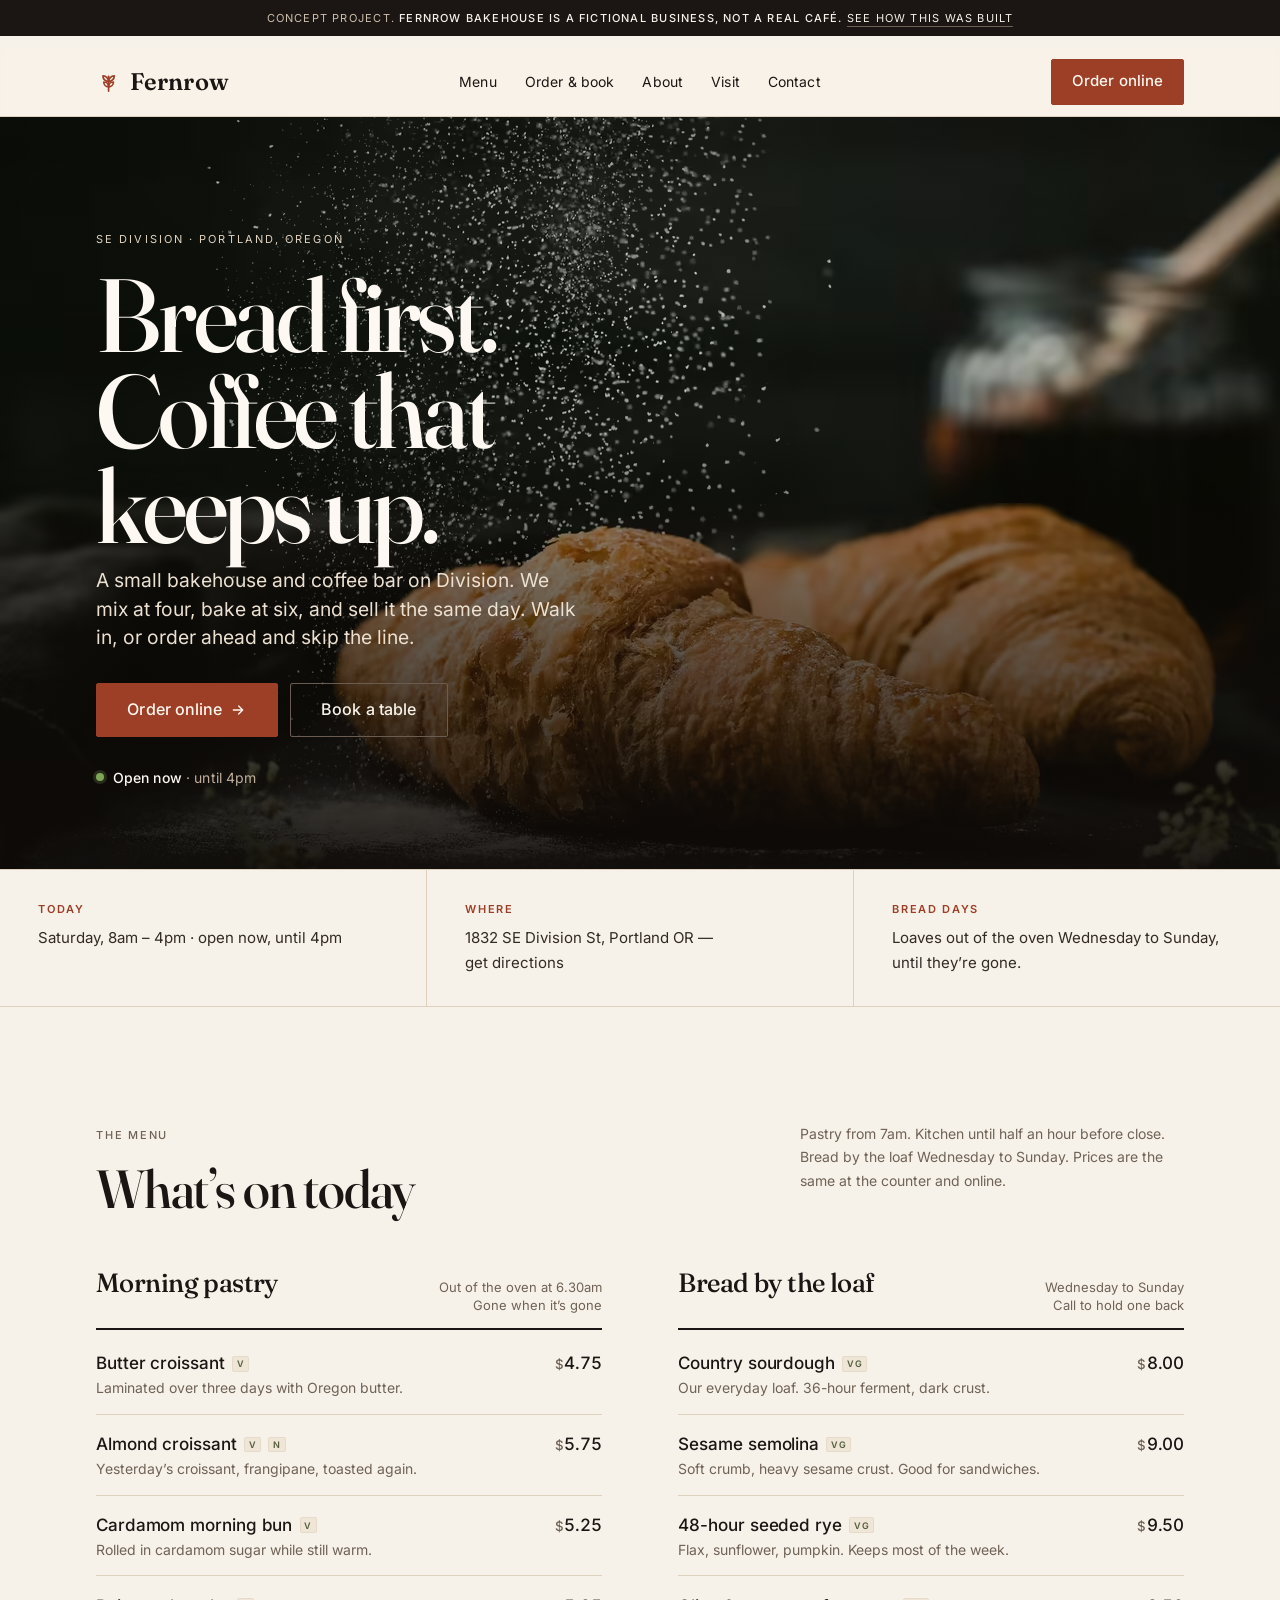
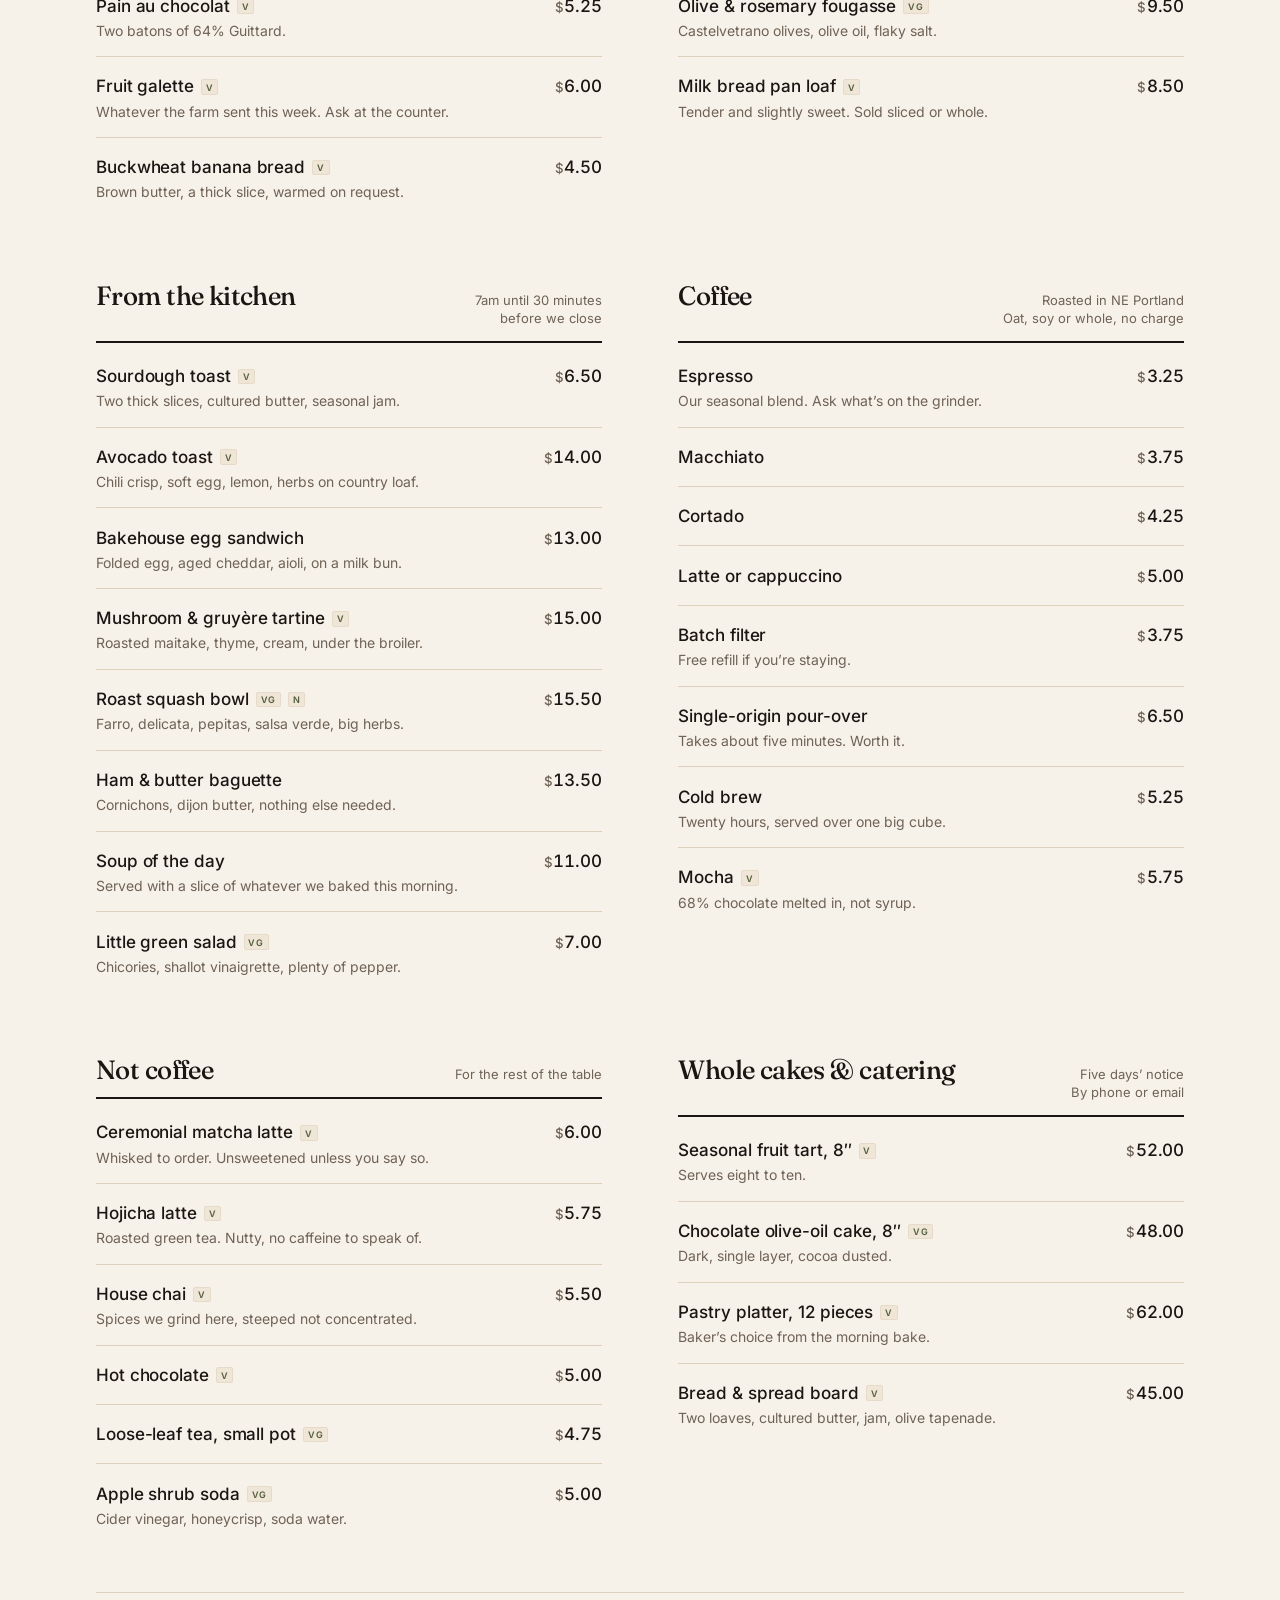
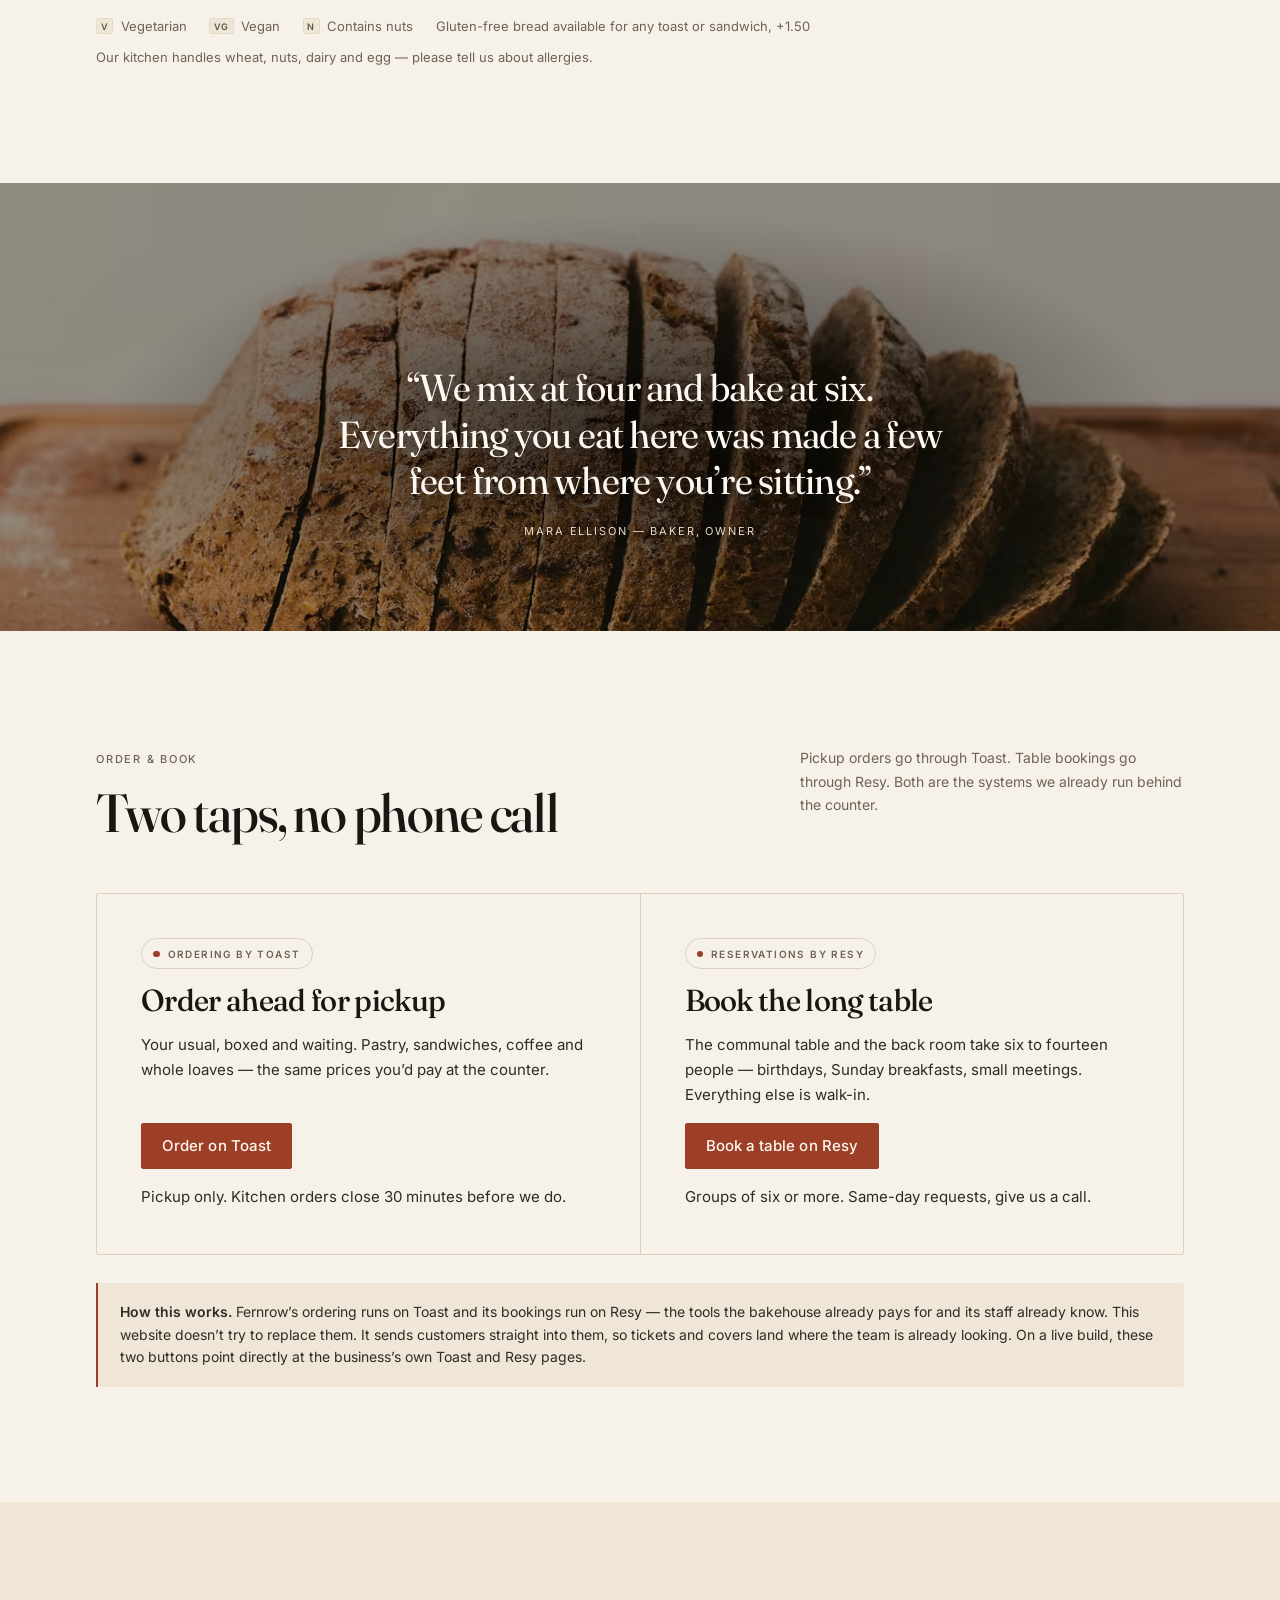
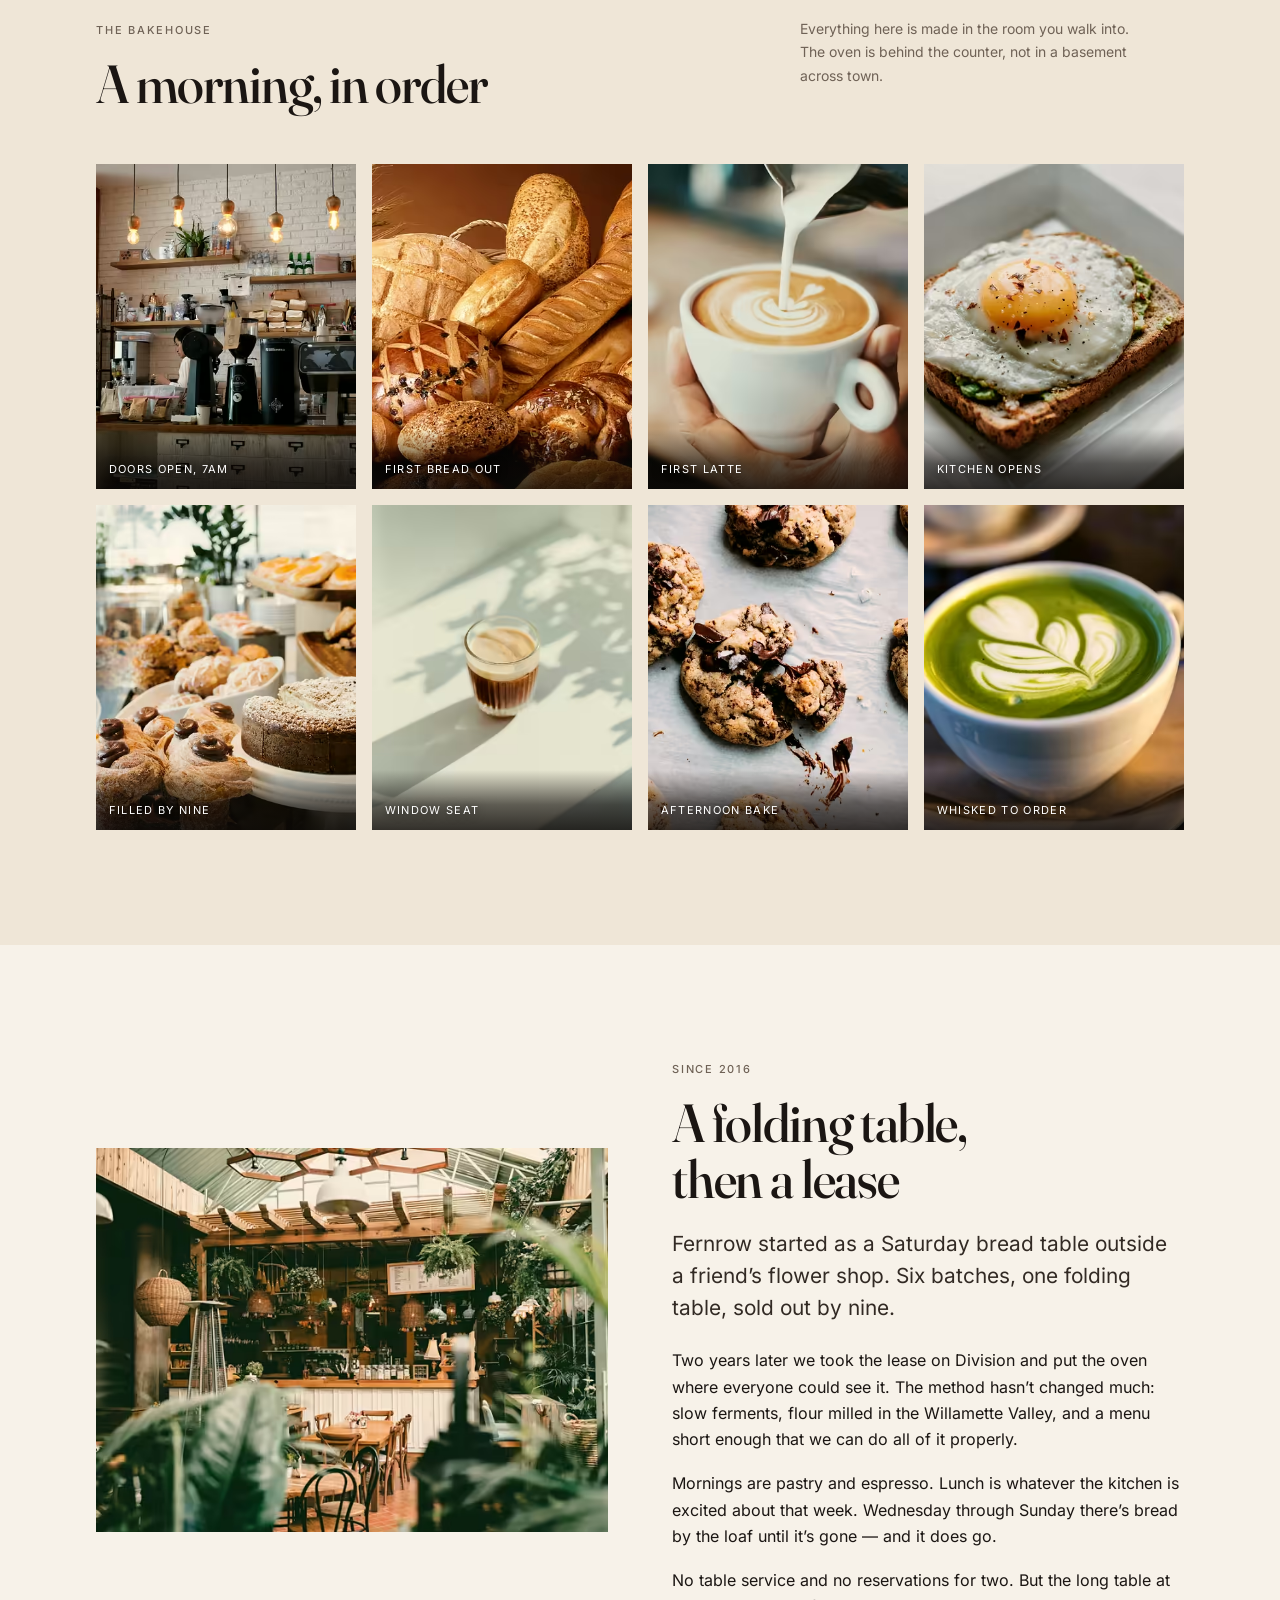
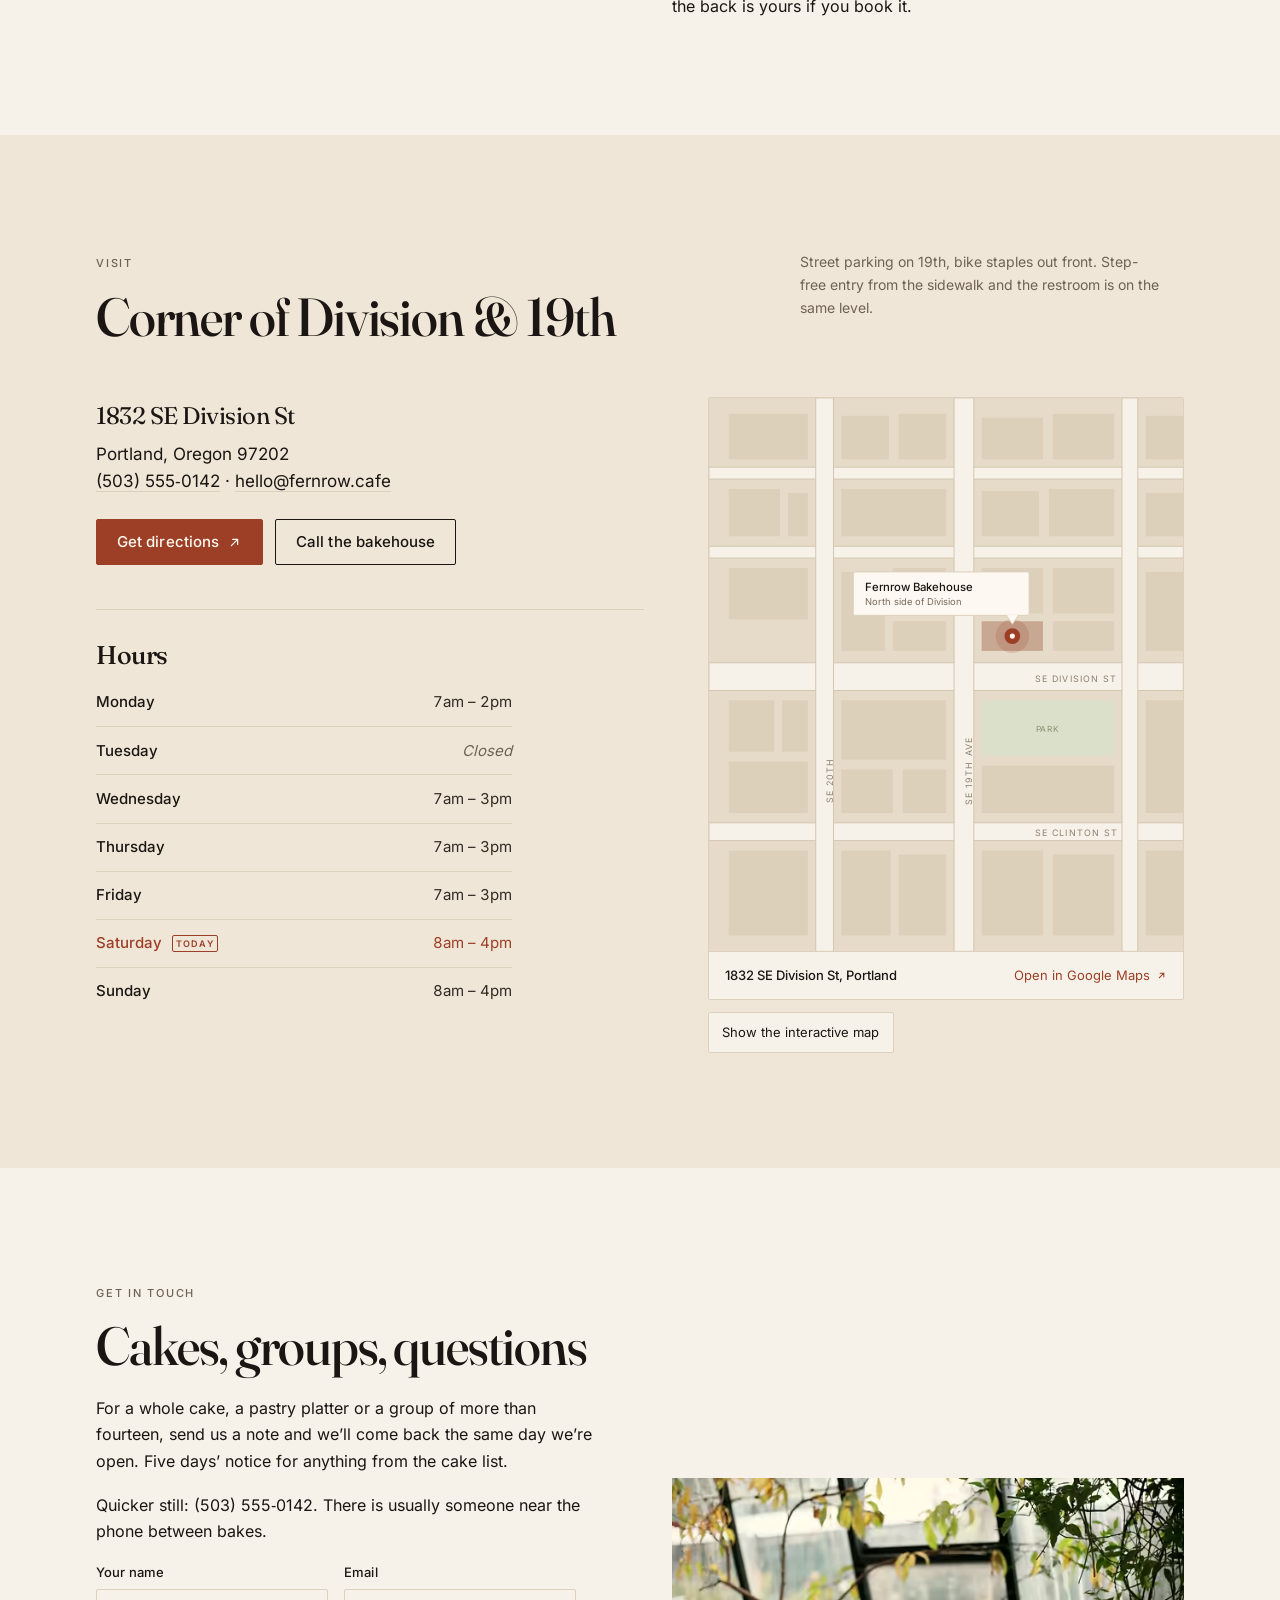
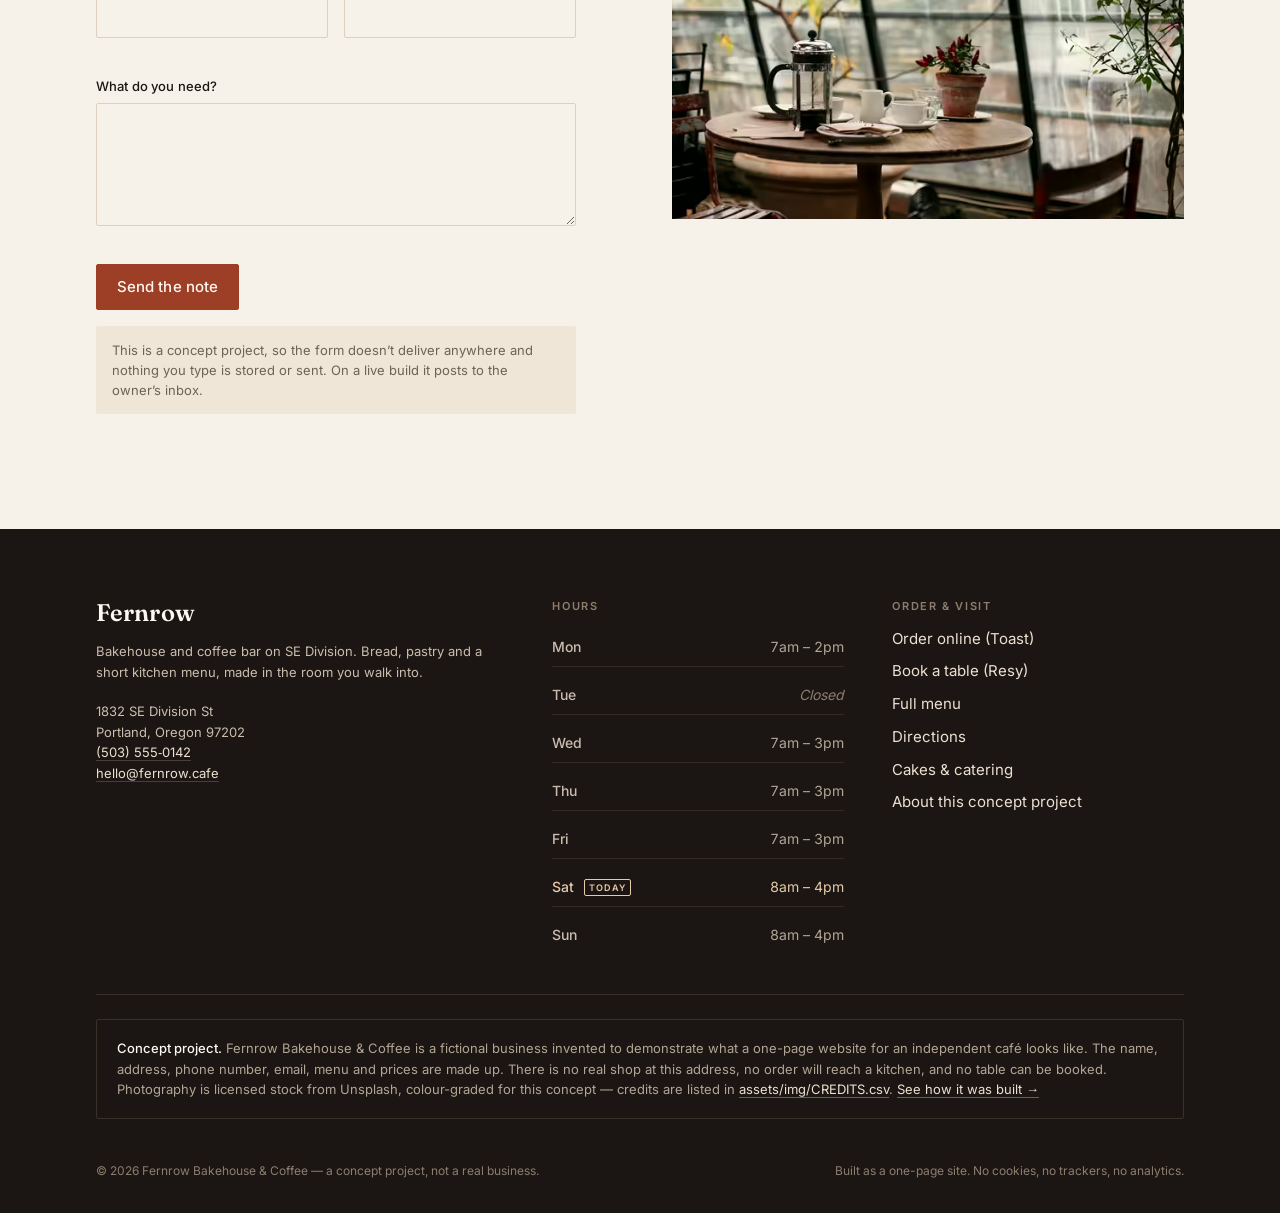
==== commit bd082230: "Point canonical, Open Graph, JSON-LD and sitemap URLs at the deployed host The fictional fernrow.caf" ====
--- a/index.html
+++ b/index.html
@@ -6,14 +6,14 @@
 <title>Fernrow Bakehouse &amp; Coffee — SE Division, Portland OR</title>
 <meta name="description" content="A neighborhood bakehouse and coffee bar on SE Division, Portland. Long-fermented bread, morning pastry and a short lunch menu. Order ahead on Toast or book the long table on Resy.">
 <meta name="theme-color" content="#f7f2e9">
-<link rel="canonical" href="https://fernrow.cafe/">
+<link rel="canonical" href="https://fernrow-cafe-demo.vercel.app/">
 
 <meta property="og:type" content="website">
 <meta property="og:site_name" content="Fernrow Bakehouse &amp; Coffee">
 <meta property="og:title" content="Fernrow Bakehouse &amp; Coffee — SE Division, Portland OR">
 <meta property="og:description" content="Long-fermented bread, morning pastry and a short lunch menu on SE Division. Order ahead or book the long table.">
-<meta property="og:url" content="https://fernrow.cafe/">
-<meta property="og:image" content="https://fernrow.cafe/assets/img/og.jpg">
+<meta property="og:url" content="https://fernrow-cafe-demo.vercel.app/">
+<meta property="og:image" content="https://fernrow-cafe-demo.vercel.app/assets/img/og.jpg">
 <meta property="og:image:width" content="1200">
 <meta property="og:image:height" content="630">
 <meta property="og:image:alt" content="Pastries and coffee on the counter at Fernrow Bakehouse.">
@@ -36,15 +36,15 @@
   "@type": "Bakery",
   "name": "Fernrow Bakehouse & Coffee",
   "description": "Concept project — fictional business created for demonstration. Neighborhood bakehouse and coffee bar: long-fermented bread, morning pastry and a short lunch menu.",
-  "url": "https://fernrow.cafe/",
+  "url": "https://fernrow-cafe-demo.vercel.app/",
   "telephone": "+1-503-555-0142",
   "email": "hello@fernrow.cafe",
-  "image": "https://fernrow.cafe/assets/img/og.jpg",
+  "image": "https://fernrow-cafe-demo.vercel.app/assets/img/og.jpg",
   "priceRange": "$$",
   "servesCuisine": ["Bakery", "Coffee", "Breakfast", "Lunch"],
   "currenciesAccepted": "USD",
   "acceptsReservations": "True",
-  "hasMenu": "https://fernrow.cafe/#menu",
+  "hasMenu": "https://fernrow-cafe-demo.vercel.app/#menu",
   "hasMap": "https://www.google.com/maps/search/?api=1&query=1832+SE+Division+St+Portland+OR+97202",
   "address": {
     "@type": "PostalAddress",
